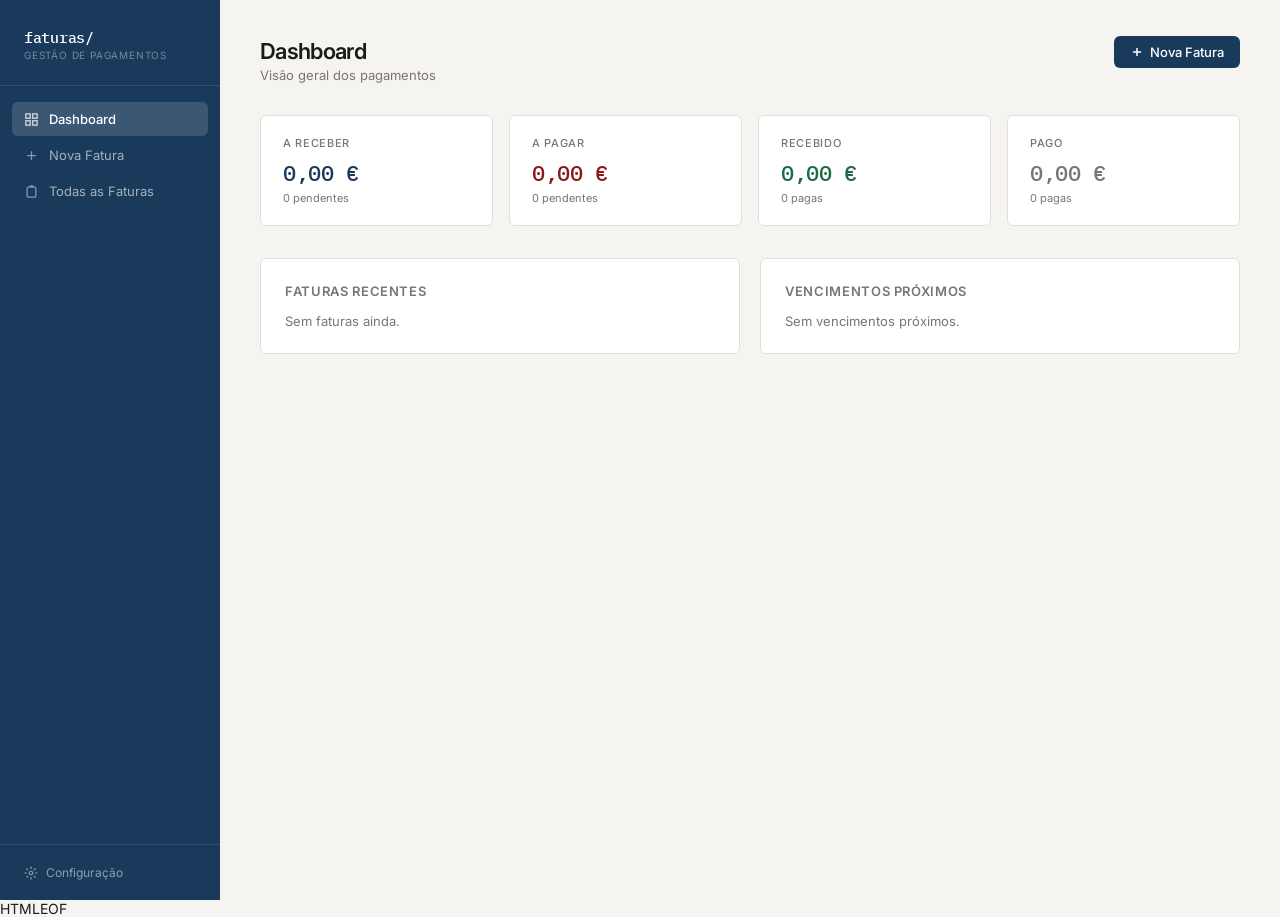
==== faturas.html @ 42adfe3b "Add files via upload" ====
<!DOCTYPE html>
<html lang="pt">
<head>
<meta charset="UTF-8">
<meta name="viewport" content="width=device-width, initial-scale=1.0">
<title>Faturas</title>
<style>
  @import url('https://fonts.googleapis.com/css2?family=IBM+Plex+Mono:wght@400;500&family=Inter:wght@300;400;500;600&display=swap');

  *, *::before, *::after { box-sizing: border-box; margin: 0; padding: 0; }

  :root {
    --bg: #F5F4F0;
    --surface: #FFFFFF;
    --border: #E2DFD8;
    --text: #1A1A1A;
    --text-muted: #7A7570;
    --accent: #1A3A5C;
    --accent-light: #E8EEF5;
    --green: #1B6B45;
    --green-bg: #E8F5EE;
    --red: #8B1A1A;
    --red-bg: #F5E8E8;
    --amber: #7A4F00;
    --amber-bg: #FDF3DC;
    --mono: 'IBM Plex Mono', monospace;
    --sans: 'Inter', sans-serif;
    --radius: 6px;
  }

  body {
    font-family: var(--sans);
    background: var(--bg);
    color: var(--text);
    min-height: 100vh;
    font-size: 14px;
  }

  /* Layout */
  .app { display: flex; min-height: 100vh; }

  nav {
    width: 220px;
    background: var(--accent);
    padding: 0;
    display: flex;
    flex-direction: column;
    flex-shrink: 0;
    position: fixed;
    top: 0; left: 0; bottom: 0;
  }

  .nav-logo {
    padding: 28px 24px 24px;
    border-bottom: 1px solid rgba(255,255,255,0.1);
  }
  .nav-logo span {
    font-family: var(--mono);
    font-size: 15px;
    font-weight: 500;
    color: #fff;
    letter-spacing: -0.02em;
  }
  .nav-logo small {
    display: block;
    font-size: 10px;
    color: rgba(255,255,255,0.4);
    margin-top: 2px;
    letter-spacing: 0.08em;
    text-transform: uppercase;
  }

  .nav-items { padding: 16px 12px; flex: 1; }

  .nav-item {
    display: flex;
    align-items: center;
    gap: 10px;
    padding: 9px 12px;
    border-radius: var(--radius);
    color: rgba(255,255,255,0.6);
    cursor: pointer;
    font-size: 13px;
    font-weight: 400;
    transition: all 0.15s;
    margin-bottom: 2px;
  }
  .nav-item:hover { background: rgba(255,255,255,0.08); color: #fff; }
  .nav-item.active { background: rgba(255,255,255,0.15); color: #fff; font-weight: 500; }
  .nav-item svg { width: 15px; height: 15px; opacity: 0.8; }

  .nav-bottom {
    padding: 12px;
    border-top: 1px solid rgba(255,255,255,0.1);
  }
  .nav-settings {
    display: flex;
    align-items: center;
    gap: 8px;
    padding: 8px 12px;
    border-radius: var(--radius);
    color: rgba(255,255,255,0.5);
    cursor: pointer;
    font-size: 12px;
    transition: all 0.15s;
  }
  .nav-settings:hover { color: rgba(255,255,255,0.9); background: rgba(255,255,255,0.08); }

  main {
    margin-left: 220px;
    flex: 1;
    padding: 36px 40px;
    max-width: 1100px;
  }

  /* Pages */
  .page { display: none; }
  .page.active { display: block; }

  /* Page header */
  .page-header {
    display: flex;
    align-items: baseline;
    justify-content: space-between;
    margin-bottom: 32px;
  }
  .page-title { font-size: 22px; font-weight: 600; letter-spacing: -0.03em; }
  .page-sub { font-size: 13px; color: var(--text-muted); margin-top: 3px; }

  /* Buttons */
  .btn {
    display: inline-flex;
    align-items: center;
    gap: 6px;
    padding: 8px 16px;
    border-radius: var(--radius);
    font-size: 13px;
    font-weight: 500;
    cursor: pointer;
    border: none;
    transition: all 0.15s;
    font-family: var(--sans);
  }
  .btn-primary { background: var(--accent); color: #fff; }
  .btn-primary:hover { background: #142d4a; }
  .btn-ghost { background: transparent; color: var(--text-muted); border: 1px solid var(--border); }
  .btn-ghost:hover { border-color: #bbb; color: var(--text); }
  .btn-sm { padding: 5px 11px; font-size: 12px; }
  .btn-danger { background: var(--red-bg); color: var(--red); border: 1px solid #e8c0c0; }
  .btn-danger:hover { background: #eecece; }

  /* Cards */
  .card {
    background: var(--surface);
    border: 1px solid var(--border);
    border-radius: var(--radius);
    padding: 24px;
  }

  /* Metrics row */
  .metrics { display: grid; grid-template-columns: repeat(4, 1fr); gap: 16px; margin-bottom: 32px; }

  .metric {
    background: var(--surface);
    border: 1px solid var(--border);
    border-radius: var(--radius);
    padding: 20px 22px;
  }
  .metric-label {
    font-size: 11px;
    font-weight: 500;
    color: var(--text-muted);
    text-transform: uppercase;
    letter-spacing: 0.06em;
    margin-bottom: 8px;
  }
  .metric-value {
    font-family: var(--mono);
    font-size: 22px;
    font-weight: 500;
    letter-spacing: -0.02em;
  }
  .metric-count { font-size: 11px; color: var(--text-muted); margin-top: 4px; }
  .color-blue { color: var(--accent); }
  .color-red { color: var(--red); }
  .color-green { color: var(--green); }
  .color-muted { color: var(--text-muted); }

  /* Table */
  .table-wrap { overflow-x: auto; }
  table { width: 100%; border-collapse: collapse; }
  thead th {
    text-align: left;
    font-size: 11px;
    font-weight: 500;
    color: var(--text-muted);
    text-transform: uppercase;
    letter-spacing: 0.05em;
    padding: 10px 14px;
    border-bottom: 1px solid var(--border);
    white-space: nowrap;
  }
  tbody tr { border-bottom: 1px solid var(--border); transition: background 0.1s; }
  tbody tr:last-child { border-bottom: none; }
  tbody tr:hover { background: #FAFAF8; }
  td {
    padding: 11px 14px;
    font-size: 13px;
    color: var(--text);
    white-space: nowrap;
  }
  td.mono { font-family: var(--mono); font-size: 12px; }

  /* Status badges */
  .badge {
    display: inline-block;
    padding: 2px 9px;
    border-radius: 20px;
    font-size: 11px;
    font-weight: 500;
  }
  .badge-pago { background: var(--green-bg); color: var(--green); }
  .badge-pendente { background: var(--amber-bg); color: var(--amber); }
  .badge-vencido { background: var(--red-bg); color: var(--red); }
  .badge-emitida { background: var(--accent-light); color: var(--accent); }
  .badge-recebida { background: #F0EEF8; color: #4A3580; }

  /* Filters */
  .filters {
    display: flex;
    gap: 10px;
    margin-bottom: 16px;
    flex-wrap: wrap;
    align-items: center;
  }
  .filter-select, .filter-input {
    padding: 7px 11px;
    border: 1px solid var(--border);
    border-radius: var(--radius);
    font-size: 13px;
    font-family: var(--sans);
    background: var(--surface);
    color: var(--text);
    outline: none;
    transition: border 0.15s;
  }
  .filter-select:focus, .filter-input:focus { border-color: var(--accent); }
  .filter-input { width: 200px; }

  /* Forms */
  .form-grid { display: grid; grid-template-columns: 1fr 1fr; gap: 16px; }
  .form-group { display: flex; flex-direction: column; gap: 5px; }
  .form-group.full { grid-column: 1 / -1; }
  label { font-size: 12px; font-weight: 500; color: var(--text-muted); }
  input, select, textarea {
    padding: 8px 11px;
    border: 1px solid var(--border);
    border-radius: var(--radius);
    font-size: 13px;
    font-family: var(--sans);
    color: var(--text);
    outline: none;
    transition: border 0.15s;
    background: var(--surface);
  }
  input:focus, select:focus, textarea:focus { border-color: var(--accent); }
  textarea { resize: vertical; min-height: 70px; }

  /* Upload zone */
  .upload-zone {
    border: 2px dashed var(--border);
    border-radius: var(--radius);
    padding: 40px;
    text-align: center;
    cursor: pointer;
    transition: all 0.2s;
    background: var(--surface);
    margin-bottom: 24px;
  }
  .upload-zone:hover, .upload-zone.drag { border-color: var(--accent); background: var(--accent-light); }
  .upload-icon { font-size: 32px; margin-bottom: 10px; }
  .upload-text { font-size: 14px; font-weight: 500; color: var(--text); }
  .upload-sub { font-size: 12px; color: var(--text-muted); margin-top: 4px; }
  #file-input { display: none; }

  /* Extraction result */
  .extracted-box {
    background: var(--accent-light);
    border: 1px solid #C5D5E8;
    border-radius: var(--radius);
    padding: 16px 20px;
    margin-bottom: 24px;
    display: none;
  }
  .extracted-box.show { display: block; }
  .extracted-header {
    font-size: 12px;
    font-weight: 500;
    color: var(--accent);
    margin-bottom: 12px;
    display: flex;
    align-items: center;
    gap: 6px;
  }

  /* Loading */
  .loading {
    display: none;
    align-items: center;
    gap: 10px;
    padding: 16px 0;
    color: var(--text-muted);
    font-size: 13px;
  }
  .loading.show { display: flex; }
  .spinner {
    width: 18px; height: 18px;
    border: 2px solid var(--border);
    border-top-color: var(--accent);
    border-radius: 50%;
    animation: spin 0.7s linear infinite;
  }
  @keyframes spin { to { transform: rotate(360deg); } }

  /* Toast */
  .toast {
    position: fixed;
    bottom: 24px; right: 24px;
    background: var(--text);
    color: #fff;
    padding: 11px 18px;
    border-radius: var(--radius);
    font-size: 13px;
    font-weight: 500;
    transform: translateY(80px);
    opacity: 0;
    transition: all 0.25s;
    z-index: 1000;
  }
  .toast.show { transform: translateY(0); opacity: 1; }
  .toast.success { background: var(--green); }
  .toast.error { background: var(--red); }

  /* Modal */
  .modal-overlay {
    display: none;
    position: fixed;
    inset: 0;
    background: rgba(0,0,0,0.4);
    z-index: 500;
    align-items: center;
    justify-content: center;
  }
  .modal-overlay.show { display: flex; }
  .modal {
    background: var(--surface);
    border-radius: 8px;
    padding: 28px;
    width: 420px;
    max-width: 95vw;
  }
  .modal-title { font-size: 16px; font-weight: 600; margin-bottom: 20px; }
  .modal-actions { display: flex; gap: 10px; justify-content: flex-end; margin-top: 24px; }

  /* Settings */
  .settings-section { margin-bottom: 28px; }
  .settings-section h3 { font-size: 14px; font-weight: 600; margin-bottom: 12px; padding-bottom: 8px; border-bottom: 1px solid var(--border); }

  /* Empty state */
  .empty {
    text-align: center;
    padding: 60px 20px;
    color: var(--text-muted);
  }
  .empty-icon { font-size: 40px; margin-bottom: 12px; }
  .empty h3 { font-size: 15px; font-weight: 500; color: var(--text); margin-bottom: 6px; }
  .empty p { font-size: 13px; }

  /* Chart bar */
  .bar-row { display: flex; align-items: center; gap: 12px; margin-bottom: 10px; }
  .bar-label { font-size: 12px; color: var(--text-muted); width: 80px; text-align: right; }
  .bar-track { flex: 1; height: 8px; background: var(--border); border-radius: 4px; overflow: hidden; }
  .bar-fill { height: 100%; border-radius: 4px; transition: width 0.5s ease; }
  .bar-val { font-family: var(--mono); font-size: 11px; color: var(--text-muted); width: 90px; }

  .section-title-sm { font-size: 13px; font-weight: 600; color: var(--text-muted); text-transform: uppercase; letter-spacing: 0.05em; margin-bottom: 14px; }

  .two-col { display: grid; grid-template-columns: 1fr 1fr; gap: 20px; }

  /* action icon btn */
  .icon-btn {
    background: none;
    border: none;
    cursor: pointer;
    padding: 4px 6px;
    border-radius: 4px;
    color: var(--text-muted);
    transition: all 0.15s;
    font-size: 14px;
  }
  .icon-btn:hover { background: var(--border); color: var(--text); }
</style>
</head>
<body>

<div class="app">
  <!-- Sidebar -->
  <nav>
    <div class="nav-logo">
      <span>faturas/</span>
      <small>gestão de pagamentos</small>
    </div>
    <div class="nav-items">
      <div class="nav-item active" onclick="showPage('dashboard')">
        <svg viewBox="0 0 24 24" fill="none" stroke="currentColor" stroke-width="2"><rect x="3" y="3" width="7" height="7"/><rect x="14" y="3" width="7" height="7"/><rect x="3" y="14" width="7" height="7"/><rect x="14" y="14" width="7" height="7"/></svg>
        Dashboard
      </div>
      <div class="nav-item" onclick="showPage('nova')">
        <svg viewBox="0 0 24 24" fill="none" stroke="currentColor" stroke-width="2"><path d="M12 5v14M5 12h14"/></svg>
        Nova Fatura
      </div>
      <div class="nav-item" onclick="showPage('lista')">
        <svg viewBox="0 0 24 24" fill="none" stroke="currentColor" stroke-width="2"><path d="M9 5H7a2 2 0 00-2 2v12a2 2 0 002 2h10a2 2 0 002-2V7a2 2 0 00-2-2h-2M9 5a2 2 0 012-2h2a2 2 0 012 2M9 5h6"/></svg>
        Todas as Faturas
      </div>
    </div>
    <div class="nav-bottom">
      <div class="nav-settings" onclick="showPage('config')">
        <svg width="14" height="14" viewBox="0 0 24 24" fill="none" stroke="currentColor" stroke-width="2"><circle cx="12" cy="12" r="3"/><path d="M12 1v4M12 19v4M4.22 4.22l2.83 2.83M16.95 16.95l2.83 2.83M1 12h4M19 12h4M4.22 19.78l2.83-2.83M16.95 7.05l2.83-2.83"/></svg>
        Configuração
      </div>
    </div>
  </nav>

  <!-- Main content -->
  <main>

    <!-- DASHBOARD -->
    <div id="page-dashboard" class="page active">
      <div class="page-header">
        <div>
          <div class="page-title">Dashboard</div>
          <div class="page-sub">Visão geral dos pagamentos</div>
        </div>
        <button class="btn btn-primary" onclick="showPage('nova')">
          <svg width="14" height="14" viewBox="0 0 24 24" fill="none" stroke="currentColor" stroke-width="2.5"><path d="M12 5v14M5 12h14"/></svg>
          Nova Fatura
        </button>
      </div>

      <div class="metrics" id="metrics-row">
        <div class="metric"><div class="metric-label">A Receber</div><div class="metric-value color-blue" id="m-receber">0,00 €</div><div class="metric-count" id="m-receber-n">0 pendentes</div></div>
        <div class="metric"><div class="metric-label">A Pagar</div><div class="metric-value color-red" id="m-pagar">0,00 €</div><div class="metric-count" id="m-pagar-n">0 pendentes</div></div>
        <div class="metric"><div class="metric-label">Recebido</div><div class="metric-value color-green" id="m-recebido">0,00 €</div><div class="metric-count" id="m-recebido-n">0 pagas</div></div>
        <div class="metric"><div class="metric-label">Pago</div><div class="metric-value color-muted" id="m-pago">0,00 €</div><div class="metric-count" id="m-pago-n">0 pagas</div></div>
      </div>

      <div class="two-col">
        <div class="card">
          <div class="section-title-sm">Faturas Recentes</div>
          <div id="dash-recent"></div>
        </div>
        <div class="card">
          <div class="section-title-sm">Vencimentos Próximos</div>
          <div id="dash-vencimentos"></div>
        </div>
      </div>
    </div>

    <!-- NOVA FATURA -->
    <div id="page-nova" class="page">
      <div class="page-header">
        <div>
          <div class="page-title">Nova Fatura</div>
          <div class="page-sub">Upload do PDF para extração automática</div>
        </div>
      </div>

      <div class="card" style="margin-bottom:20px">
        <div style="margin-bottom:16px">
          <label style="font-size:13px;font-weight:500;color:var(--text);margin-bottom:8px;display:block">Tipo de fatura</label>
          <div style="display:flex;gap:12px">
            <label style="display:flex;align-items:center;gap:6px;cursor:pointer;font-size:13px;color:var(--text)">
              <input type="radio" name="tipo" value="Emitida" checked style="width:auto;padding:0;border:none"> Emitida (enviei ao cliente)
            </label>
            <label style="display:flex;align-items:center;gap:6px;cursor:pointer;font-size:13px;color:var(--text)">
              <input type="radio" name="tipo" value="Recebida" style="width:auto;padding:0;border:none"> Recebida (do fornecedor)
            </label>
          </div>
        </div>

        <div class="upload-zone" id="upload-zone" onclick="document.getElementById('file-input').click()" ondragover="dragOver(event)" ondragleave="dragLeave(event)" ondrop="dropFile(event)">
          <div class="upload-icon">📄</div>
          <div class="upload-text">Arrasta o PDF ou clica para selecionar</div>
          <div class="upload-sub">Apenas ficheiros PDF</div>
        </div>
        <input type="file" id="file-input" accept=".pdf" onchange="handleFile(this.files[0])">

        <div class="loading" id="loading-extract">
          <div class="spinner"></div>
          A extrair dados da fatura com IA...
        </div>
      </div>

      <div class="extracted-box" id="extracted-box">
        <div class="extracted-header">
          ✓ Dados extraídos — confirma antes de guardar
        </div>
        <div class="form-grid" id="form-fields">
          <div class="form-group"><label>Número da Fatura</label><input id="f-numero" type="text"></div>
          <div class="form-group"><label>Entidade</label><input id="f-entidade" type="text"></div>
          <div class="form-group"><label>NIF</label><input id="f-nif" type="text"></div>
          <div class="form-group"><label>Estado</label>
            <select id="f-estado">
              <option>Pendente</option>
              <option>Pago</option>
              <option>Vencido</option>
            </select>
          </div>
          <div class="form-group"><label>Data de Emissão</label><input id="f-emissao" type="text" placeholder="DD/MM/AAAA"></div>
          <div class="form-group"><label>Data de Vencimento</label><input id="f-vencimento" type="text" placeholder="DD/MM/AAAA"></div>
          <div class="form-group"><label>Base Tributável (€)</label><input id="f-base" type="text"></div>
          <div class="form-group"><label>IVA (€)</label><input id="f-iva" type="text"></div>
          <div class="form-group"><label>Total (€)</label><input id="f-total" type="text"></div>
          <div class="form-group"><label>Data de Pagamento</label><input id="f-datapag" type="text" placeholder="DD/MM/AAAA (se já pago)"></div>
          <div class="form-group full"><label>Notas</label><textarea id="f-notas"></textarea></div>
        </div>
        <div style="display:flex;gap:10px;margin-top:16px">
          <button class="btn btn-primary" onclick="saveInvoice()">Guardar Fatura</button>
          <button class="btn btn-ghost" onclick="resetForm()">Cancelar</button>
        </div>
      </div>

      <!-- Manual entry fallback -->
      <div id="manual-entry" style="display:none">
        <div class="card">
          <div class="section-title-sm" style="margin-bottom:16px">Introdução Manual</div>
          <div class="form-grid">
            <div class="form-group"><label>Número da Fatura</label><input id="m-numero" type="text"></div>
            <div class="form-group"><label>Entidade</label><input id="m-entidade" type="text"></div>
            <div class="form-group"><label>NIF</label><input id="m-nif" type="text"></div>
            <div class="form-group"><label>Estado</label>
              <select id="m-estado"><option>Pendente</option><option>Pago</option><option>Vencido</option></select>
            </div>
            <div class="form-group"><label>Data de Emissão</label><input id="m-emissao" type="text" placeholder="DD/MM/AAAA"></div>
            <div class="form-group"><label>Data de Vencimento</label><input id="m-vencimento" type="text" placeholder="DD/MM/AAAA"></div>
            <div class="form-group"><label>Base Tributável (€)</label><input id="m-base" type="text"></div>
            <div class="form-group"><label>IVA (€)</label><input id="m-iva" type="text"></div>
            <div class="form-group"><label>Total (€)</label><input id="m-total" type="text"></div>
            <div class="form-group"><label>Data de Pagamento</label><input id="m-datapag" type="text" placeholder="DD/MM/AAAA"></div>
            <div class="form-group full"><label>Notas</label><textarea id="m-notas"></textarea></div>
          </div>
          <div style="margin-top:16px">
            <button class="btn btn-primary" onclick="saveManual()">Guardar</button>
          </div>
        </div>
      </div>

      <button class="btn btn-ghost btn-sm" style="margin-top:12px" onclick="toggleManual()">✏️ Introduzir manualmente</button>
    </div>

    <!-- LISTA -->
    <div id="page-lista" class="page">
      <div class="page-header">
        <div>
          <div class="page-title">Todas as Faturas</div>
          <div class="page-sub" id="lista-count">0 faturas</div>
        </div>
      </div>

      <div class="filters">
        <select class="filter-select" id="filter-tipo" onchange="renderList()">
          <option value="">Todos os tipos</option>
          <option value="Emitida">Emitidas</option>
          <option value="Recebida">Recebidas</option>
        </select>
        <select class="filter-select" id="filter-estado" onchange="renderList()">
          <option value="">Todos os estados</option>
          <option value="Pendente">Pendente</option>
          <option value="Pago">Pago</option>
          <option value="Vencido">Vencido</option>
        </select>
        <input class="filter-input" id="filter-search" type="text" placeholder="Pesquisar entidade..." oninput="renderList()">
      </div>

      <div class="card" style="padding:0;overflow:hidden">
        <div class="table-wrap">
          <table>
            <thead>
              <tr>
                <th>Tipo</th>
                <th>Nº Fatura</th>
                <th>Entidade</th>
                <th>NIF</th>
                <th>Emissão</th>
                <th>Vencimento</th>
                <th>Total</th>
                <th>Estado</th>
                <th></th>
              </tr>
            </thead>
            <tbody id="table-body"></tbody>
          </table>
        </div>
        <div id="list-empty" class="empty" style="display:none">
          <div class="empty-icon">🗂️</div>
          <h3>Sem faturas</h3>
          <p>Adiciona a primeira fatura para começar.</p>
        </div>
      </div>
    </div>

    <!-- CONFIG -->
    <div id="page-config" class="page">
      <div class="page-header">
        <div>
          <div class="page-title">Configuração</div>
          <div class="page-sub">Chaves de API e preferências</div>
        </div>
      </div>

      <div class="card">
        <div class="settings-section">
          <h3>Anthropic API Key</h3>
          <p style="font-size:13px;color:var(--text-muted);margin-bottom:12px">Necessária para extração automática de dados dos PDFs. Obtém em <a href="https://console.anthropic.com" target="_blank" style="color:var(--accent)">console.anthropic.com</a></p>
          <div style="display:flex;gap:10px">
            <input type="password" id="cfg-apikey" placeholder="sk-ant-..." style="flex:1;max-width:420px">
            <button class="btn btn-primary" onclick="saveConfig()">Guardar</button>
          </div>
          <div id="cfg-status" style="font-size:12px;margin-top:8px;color:var(--text-muted)"></div>
        </div>

        <div class="settings-section">
          <h3>Dados</h3>
          <p style="font-size:13px;color:var(--text-muted);margin-bottom:12px">As faturas são guardadas localmente no teu browser (localStorage).</p>
          <div style="display:flex;gap:10px">
            <button class="btn btn-ghost btn-sm" onclick="exportData()">⬇ Exportar CSV</button>
            <button class="btn btn-danger btn-sm" onclick="clearData()">🗑 Apagar tudo</button>
          </div>
        </div>
      </div>
    </div>

  </main>
</div>

<!-- Modal: marcar como pago -->
<div class="modal-overlay" id="modal-pagar">
  <div class="modal">
    <div class="modal-title">Marcar como Pago</div>
    <div class="form-group">
      <label>Data de Pagamento</label>
      <input type="text" id="modal-datapag" placeholder="DD/MM/AAAA">
    </div>
    <div class="modal-actions">
      <button class="btn btn-ghost" onclick="closeModal()">Cancelar</button>
      <button class="btn btn-primary" onclick="confirmPagar()">Confirmar</button>
    </div>
  </div>
</div>

<div class="toast" id="toast"></div>

<script>
// ─── State ───────────────────────────────────────────────────────────────────
let invoices = JSON.parse(localStorage.getItem('faturas_data') || '[]');
let config = JSON.parse(localStorage.getItem('faturas_config') || '{}');
let currentModalId = null;

// ─── Navigation ──────────────────────────────────────────────────────────────
function showPage(name) {
  document.querySelectorAll('.page').forEach(p => p.classList.remove('active'));
  document.querySelectorAll('.nav-item').forEach(n => n.classList.remove('active'));
  document.getElementById('page-' + name).classList.add('active');
  const items = document.querySelectorAll('.nav-item');
  const map = { dashboard: 0, nova: 1, lista: 2, config: 3 };
  if (map[name] !== undefined) items[map[name]]?.classList.add('active');

  if (name === 'dashboard') renderDashboard();
  if (name === 'lista') renderList();
  if (name === 'config') loadConfig();
}

// ─── Storage ─────────────────────────────────────────────────────────────────
function save() { localStorage.setItem('faturas_data', JSON.stringify(invoices)); }

// ─── Toast ───────────────────────────────────────────────────────────────────
function toast(msg, type='success') {
  const el = document.getElementById('toast');
  el.textContent = msg;
  el.className = 'toast show ' + type;
  setTimeout(() => el.classList.remove('show'), 3000);
}

// ─── Formatting ──────────────────────────────────────────────────────────────
function fmt(val) {
  const n = parseFloat(String(val).replace(',', '.')) || 0;
  return n.toLocaleString('pt-PT', { minimumFractionDigits: 2, maximumFractionDigits: 2 }) + ' €';
}
function toNum(val) { return parseFloat(String(val).replace(',', '.')) || 0; }

// ─── Dashboard ───────────────────────────────────────────────────────────────
function renderDashboard() {
  const emitidas = invoices.filter(i => i.tipo === 'Emitida');
  const recebidas = invoices.filter(i => i.tipo === 'Recebida');

  const aReceber = emitidas.filter(i => i.estado === 'Pendente').reduce((s, i) => s + toNum(i.total), 0);
  const aPagar = recebidas.filter(i => i.estado === 'Pendente').reduce((s, i) => s + toNum(i.total), 0);
  const recebido = emitidas.filter(i => i.estado === 'Pago').reduce((s, i) => s + toNum(i.total), 0);
  const pago = recebidas.filter(i => i.estado === 'Pago').reduce((s, i) => s + toNum(i.total), 0);

  document.getElementById('m-receber').textContent = fmt(aReceber);
  document.getElementById('m-pagar').textContent = fmt(aPagar);
  document.getElementById('m-recebido').textContent = fmt(recebido);
  document.getElementById('m-pago').textContent = fmt(pago);

  document.getElementById('m-receber-n').textContent = emitidas.filter(i => i.estado === 'Pendente').length + ' pendentes';
  document.getElementById('m-pagar-n').textContent = recebidas.filter(i => i.estado === 'Pendente').length + ' pendentes';
  document.getElementById('m-recebido-n').textContent = emitidas.filter(i => i.estado === 'Pago').length + ' pagas';
  document.getElementById('m-pago-n').textContent = recebidas.filter(i => i.estado === 'Pago').length + ' pagas';

  // Recent
  const recent = [...invoices].reverse().slice(0, 5);
  const recentEl = document.getElementById('dash-recent');
  if (recent.length === 0) {
    recentEl.innerHTML = '<p style="color:var(--text-muted);font-size:13px">Sem faturas ainda.</p>';
  } else {
    recentEl.innerHTML = recent.map(i => `
      <div style="display:flex;justify-content:space-between;align-items:center;padding:8px 0;border-bottom:1px solid var(--border)">
        <div>
          <div style="font-size:13px;font-weight:500">${i.entidade || '—'}</div>
          <div style="font-size:11px;color:var(--text-muted)">${i.numero || ''} · ${i.tipo}</div>
        </div>
        <div style="text-align:right">
          <div style="font-family:var(--mono);font-size:12px">${fmt(i.total)}</div>
          <span class="badge badge-${i.estado.toLowerCase()}">${i.estado}</span>
        </div>
      </div>
    `).join('');
  }

  // Upcoming due
  const today = new Date();
  const upcoming = invoices
    .filter(i => i.estado === 'Pendente' && i.vencimento)
    .map(i => ({ ...i, _date: parseDate(i.vencimento) }))
    .filter(i => i._date && i._date >= today)
    .sort((a, b) => a._date - b._date)
    .slice(0, 5);

  const vencEl = document.getElementById('dash-vencimentos');
  if (upcoming.length === 0) {
    vencEl.innerHTML = '<p style="color:var(--text-muted);font-size:13px">Sem vencimentos próximos.</p>';
  } else {
    vencEl.innerHTML = upcoming.map(i => {
      const diff = Math.ceil((i._date - today) / 86400000);
      const urgency = diff <= 7 ? 'color:var(--red)' : diff <= 14 ? 'color:var(--amber)' : 'color:var(--text-muted)';
      return `
        <div style="display:flex;justify-content:space-between;align-items:center;padding:8px 0;border-bottom:1px solid var(--border)">
          <div>
            <div style="font-size:13px;font-weight:500">${i.entidade || '—'}</div>
            <div style="font-size:11px;color:var(--text-muted)">${i.vencimento}</div>
          </div>
          <div style="text-align:right">
            <div style="font-family:var(--mono);font-size:12px">${fmt(i.total)}</div>
            <div style="font-size:11px;${urgency}">em ${diff} dia${diff !== 1 ? 's' : ''}</div>
          </div>
        </div>
      `;
    }).join('');
  }
}

function parseDate(str) {
  if (!str) return null;
  const [d, m, y] = str.split('/');
  if (!d || !m || !y) return null;
  return new Date(+y, +m - 1, +d);
}

// ─── List ─────────────────────────────────────────────────────────────────────
function renderList() {
  const tipo = document.getElementById('filter-tipo')?.value || '';
  const estado = document.getElementById('filter-estado')?.value || '';
  const search = (document.getElementById('filter-search')?.value || '').toLowerCase();

  let filtered = invoices.filter(i => {
    if (tipo && i.tipo !== tipo) return false;
    if (estado && i.estado !== estado) return false;
    if (search && !i.entidade?.toLowerCase().includes(search) && !i.numero?.toLowerCase().includes(search)) return false;
    return true;
  });

  document.getElementById('lista-count').textContent = filtered.length + ' fatura' + (filtered.length !== 1 ? 's' : '');

  const tbody = document.getElementById('table-body');
  const empty = document.getElementById('list-empty');

  if (filtered.length === 0) {
    tbody.innerHTML = '';
    empty.style.display = 'block';
    return;
  }
  empty.style.display = 'none';

  tbody.innerHTML = filtered.map((inv, idx) => {
    const realIdx = invoices.indexOf(inv);
    return `
    <tr>
      <td><span class="badge badge-${inv.tipo.toLowerCase()}">${inv.tipo}</span></td>
      <td class="mono">${inv.numero || '—'}</td>
      <td><strong style="font-weight:500">${inv.entidade || '—'}</strong></td>
      <td class="mono" style="color:var(--text-muted)">${inv.nif || '—'}</td>
      <td style="color:var(--text-muted)">${inv.emissao || '—'}</td>
      <td style="color:var(--text-muted)">${inv.vencimento || '—'}</td>
      <td class="mono"><strong>${fmt(inv.total)}</strong></td>
      <td><span class="badge badge-${inv.estado.toLowerCase()}">${inv.estado}</span></td>
      <td>
        <div style="display:flex;gap:4px">
          ${inv.estado !== 'Pago' ? `<button class="icon-btn" title="Marcar como pago" onclick="openModal(${realIdx})">✓</button>` : ''}
          <button class="icon-btn" title="Apagar" onclick="deleteInvoice(${realIdx})">✕</button>
        </div>
      </td>
    </tr>`;
  }).join('');
}

// ─── Upload & Extract ─────────────────────────────────────────────────────────
function dragOver(e) { e.preventDefault(); document.getElementById('upload-zone').classList.add('drag'); }
function dragLeave() { document.getElementById('upload-zone').classList.remove('drag'); }
function dropFile(e) {
  e.preventDefault();
  dragLeave();
  const f = e.dataTransfer.files[0];
  if (f?.type === 'application/pdf') handleFile(f);
  else toast('Apenas ficheiros PDF', 'error');
}

async function handleFile(file) {
  if (!file) return;
  const apiKey = config.apiKey;
  if (!apiKey) {
    toast('Configura a API Key primeiro em Configuração', 'error');
    return;
  }

  document.getElementById('loading-extract').classList.add('show');
  document.getElementById('extracted-box').classList.remove('show');

  try {
    const b64 = await fileToBase64(file);
    const data = await extractWithClaude(b64, apiKey);
    fillForm(data);
    document.getElementById('extracted-box').classList.add('show');
    document.getElementById('loading-extract').classList.remove('show');
  } catch (err) {
    document.getElementById('loading-extract').classList.remove('show');
    toast('Erro na extração: ' + err.message, 'error');
    console.error(err);
  }
}

function fileToBase64(file) {
  return new Promise((res, rej) => {
    const r = new FileReader();
    r.onload = () => res(r.result.split(',')[1]);
    r.onerror = () => rej(new Error('Leitura falhou'));
    r.readAsDataURL(file);
  });
}

async function extractWithClaude(b64, apiKey) {
  const prompt = `Analisa esta fatura e extrai os campos em JSON.
Responde APENAS com JSON válido, sem markdown, sem texto extra.

{
  "numero": "número da fatura",
  "entidade": "nome do cliente ou fornecedor",
  "nif": "NIF/NIPC só dígitos",
  "emissao": "DD/MM/AAAA",
  "vencimento": "DD/MM/AAAA ou vazio",
  "base": "valor numérico sem símbolo de moeda",
  "iva": "valor numérico do IVA",
  "total": "valor total numérico"
}

Campos sem informação ficam com string vazia.`;

  const resp = await fetch('https://api.anthropic.com/v1/messages', {
    method: 'POST',
    headers: {
      'Content-Type': 'application/json',
      'x-api-key': apiKey,
      'anthropic-version': '2023-06-01',
      'anthropic-dangerous-direct-browser-access': 'true'
    },
    body: JSON.stringify({
      model: 'claude-sonnet-4-6',
      max_tokens: 1000,
      messages: [{
        role: 'user',
        content: [
          { type: 'document', source: { type: 'base64', media_type: 'application/pdf', data: b64 } },
          { type: 'text', text: prompt }
        ]
      }]
    })
  });

  if (!resp.ok) {
    const err = await resp.json();
    throw new Error(err.error?.message || 'Erro na API');
  }

  const result = await resp.json();
  const text = result.content[0].text.trim().replace(/```json|```/g, '').trim();
  return JSON.parse(text);
}

function fillForm(data) {
  document.getElementById('f-numero').value = data.numero || '';
  document.getElementById('f-entidade').value = data.entidade || '';
  document.getElementById('f-nif').value = data.nif || '';
  document.getElementById('f-emissao').value = data.emissao || '';
  document.getElementById('f-vencimento').value = data.vencimento || '';
  document.getElementById('f-base').value = data.base || '';
  document.getElementById('f-iva').value = data.iva || '';
  document.getElementById('f-total').value = data.total || '';
}

function saveInvoice() {
  const tipo = document.querySelector('input[name="tipo"]:checked').value;
  const inv = {
    id: Date.now(),
    tipo,
    numero: document.getElementById('f-numero').value,
    entidade: document.getElementById('f-entidade').value,
    nif: document.getElementById('f-nif').value,
    emissao: document.getElementById('f-emissao').value,
    vencimento: document.getElementById('f-vencimento').value,
    base: document.getElementById('f-base').value,
    iva: document.getElementById('f-iva').value,
    total: document.getElementById('f-total').value,
    estado: document.getElementById('f-estado').value,
    dataPagamento: document.getElementById('f-datapag').value,
    notas: document.getElementById('f-notas').value,
  };
  invoices.push(inv);
  save();
  toast('Fatura guardada com sucesso!');
  resetForm();
  showPage('lista');
}

function saveManual() {
  const tipo = document.querySelector('input[name="tipo"]:checked').value;
  const inv = {
    id: Date.now(),
    tipo,
    numero: document.getElementById('m-numero').value,
    entidade: document.getElementById('m-entidade').value,
    nif: document.getElementById('m-nif').value,
    emissao: document.getElementById('m-emissao').value,
    vencimento: document.getElementById('m-vencimento').value,
    base: document.getElementById('m-base').value,
    iva: document.getElementById('m-iva').value,
    total: document.getElementById('m-total').value,
    estado: document.getElementById('m-estado').value,
    dataPagamento: document.getElementById('m-datapag').value,
    notas: document.getElementById('m-notas').value,
  };
  invoices.push(inv);
  save();
  toast('Fatura guardada!');
  showPage('lista');
}

function resetForm() {
  document.getElementById('extracted-box').classList.remove('show');
  document.getElementById('file-input').value = '';
}

function toggleManual() {
  const el = document.getElementById('manual-entry');
  el.style.display = el.style.display === 'none' ? 'block' : 'none';
}

// ─── Modal (marcar como pago) ─────────────────────────────────────────────────
function openModal(idx) {
  currentModalId = idx;
  const today = new Date();
  const dd = String(today.getDate()).padStart(2, '0');
  const mm = String(today.getMonth() + 1).padStart(2, '0');
  const yyyy = today.getFullYear();
  document.getElementById('modal-datapag').value = `${dd}/${mm}/${yyyy}`;
  document.getElementById('modal-pagar').classList.add('show');
}

function closeModal() {
  document.getElementById('modal-pagar').classList.remove('show');
  currentModalId = null;
}

function confirmPagar() {
  if (currentModalId === null) return;
  invoices[currentModalId].estado = 'Pago';
  invoices[currentModalId].dataPagamento = document.getElementById('modal-datapag').value;
  save();
  closeModal();
  renderList();
  toast('Marcado como pago!');
}

function deleteInvoice(idx) {
  if (!confirm('Apagar esta fatura?')) return;
  invoices.splice(idx, 1);
  save();
  renderList();
  toast('Fatura apagada');
}

// ─── Config ───────────────────────────────────────────────────────────────────
function loadConfig() {
  if (config.apiKey) {
    document.getElementById('cfg-apikey').value = config.apiKey;
    document.getElementById('cfg-status').textContent = '✓ API Key configurada';
  }
}

function saveConfig() {
  config.apiKey = document.getElementById('cfg-apikey').value.trim();
  localStorage.setItem('faturas_config', JSON.stringify(config));
  document.getElementById('cfg-status').textContent = '✓ Guardado';
  toast('Configuração guardada!');
}

// ─── Export ───────────────────────────────────────────────────────────────────
function exportData() {
  const headers = ['Tipo','Número','Entidade','NIF','Emissão','Vencimento','Base','IVA','Total','Estado','Data Pagamento','Notas'];
  const rows = invoices.map(i => [
    i.tipo, i.numero, i.entidade, i.nif, i.emissao, i.vencimento,
    i.base, i.iva, i.total, i.estado, i.dataPagamento, i.notas
  ].map(v => `"${(v||'').replace(/"/g,'""')}"`).join(','));

  const csv = [headers.join(','), ...rows].join('\n');
  const blob = new Blob(['\ufeff' + csv], { type: 'text/csv;charset=utf-8' });
  const url = URL.createObjectURL(blob);
  const a = document.createElement('a');
  a.href = url; a.download = 'faturas.csv'; a.click();
  URL.revokeObjectURL(url);
}

function clearData() {
  if (!confirm('Apagar TODAS as faturas? Esta ação não pode ser desfeita.')) return;
  invoices = [];
  save();
  toast('Dados apagados');
  renderDashboard();
}

// ─── Init ─────────────────────────────────────────────────────────────────────
renderDashboard();
</script>
</body>
</html>
HTMLEOF
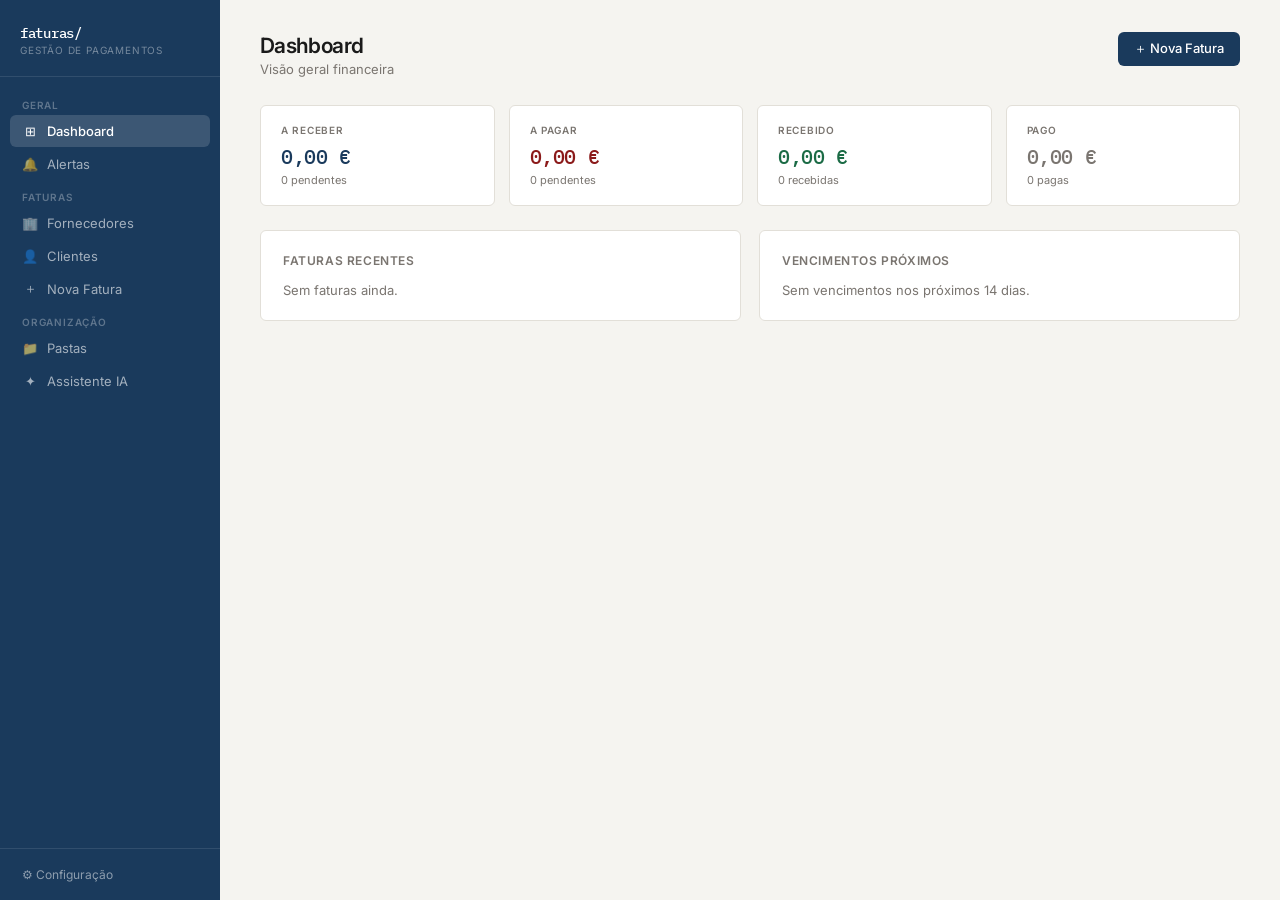
==== commit 0329f3bb: "Rename faturas (1).html to faturas.html" ====
--- a/faturas.html
+++ b/faturas.html
@@ -5,656 +5,385 @@
 <meta name="viewport" content="width=device-width, initial-scale=1.0">
 <title>Faturas</title>
 <style>
-  @import url('https://fonts.googleapis.com/css2?family=IBM+Plex+Mono:wght@400;500&family=Inter:wght@300;400;500;600&display=swap');
-
-  *, *::before, *::after { box-sizing: border-box; margin: 0; padding: 0; }
-
-  :root {
-    --bg: #F5F4F0;
-    --surface: #FFFFFF;
-    --border: #E2DFD8;
-    --text: #1A1A1A;
-    --text-muted: #7A7570;
-    --accent: #1A3A5C;
-    --accent-light: #E8EEF5;
-    --green: #1B6B45;
-    --green-bg: #E8F5EE;
-    --red: #8B1A1A;
-    --red-bg: #F5E8E8;
-    --amber: #7A4F00;
-    --amber-bg: #FDF3DC;
-    --mono: 'IBM Plex Mono', monospace;
-    --sans: 'Inter', sans-serif;
-    --radius: 6px;
-  }
-
-  body {
-    font-family: var(--sans);
-    background: var(--bg);
-    color: var(--text);
-    min-height: 100vh;
-    font-size: 14px;
-  }
-
-  /* Layout */
-  .app { display: flex; min-height: 100vh; }
-
-  nav {
-    width: 220px;
-    background: var(--accent);
-    padding: 0;
-    display: flex;
-    flex-direction: column;
-    flex-shrink: 0;
-    position: fixed;
-    top: 0; left: 0; bottom: 0;
-  }
-
-  .nav-logo {
-    padding: 28px 24px 24px;
-    border-bottom: 1px solid rgba(255,255,255,0.1);
-  }
-  .nav-logo span {
-    font-family: var(--mono);
-    font-size: 15px;
-    font-weight: 500;
-    color: #fff;
-    letter-spacing: -0.02em;
-  }
-  .nav-logo small {
-    display: block;
-    font-size: 10px;
-    color: rgba(255,255,255,0.4);
-    margin-top: 2px;
-    letter-spacing: 0.08em;
-    text-transform: uppercase;
-  }
-
-  .nav-items { padding: 16px 12px; flex: 1; }
-
-  .nav-item {
-    display: flex;
-    align-items: center;
-    gap: 10px;
-    padding: 9px 12px;
-    border-radius: var(--radius);
-    color: rgba(255,255,255,0.6);
-    cursor: pointer;
-    font-size: 13px;
-    font-weight: 400;
-    transition: all 0.15s;
-    margin-bottom: 2px;
-  }
-  .nav-item:hover { background: rgba(255,255,255,0.08); color: #fff; }
-  .nav-item.active { background: rgba(255,255,255,0.15); color: #fff; font-weight: 500; }
-  .nav-item svg { width: 15px; height: 15px; opacity: 0.8; }
-
-  .nav-bottom {
-    padding: 12px;
-    border-top: 1px solid rgba(255,255,255,0.1);
-  }
-  .nav-settings {
-    display: flex;
-    align-items: center;
-    gap: 8px;
-    padding: 8px 12px;
-    border-radius: var(--radius);
-    color: rgba(255,255,255,0.5);
-    cursor: pointer;
-    font-size: 12px;
-    transition: all 0.15s;
-  }
-  .nav-settings:hover { color: rgba(255,255,255,0.9); background: rgba(255,255,255,0.08); }
-
-  main {
-    margin-left: 220px;
-    flex: 1;
-    padding: 36px 40px;
-    max-width: 1100px;
-  }
-
-  /* Pages */
-  .page { display: none; }
-  .page.active { display: block; }
-
-  /* Page header */
-  .page-header {
-    display: flex;
-    align-items: baseline;
-    justify-content: space-between;
-    margin-bottom: 32px;
-  }
-  .page-title { font-size: 22px; font-weight: 600; letter-spacing: -0.03em; }
-  .page-sub { font-size: 13px; color: var(--text-muted); margin-top: 3px; }
-
-  /* Buttons */
-  .btn {
-    display: inline-flex;
-    align-items: center;
-    gap: 6px;
-    padding: 8px 16px;
-    border-radius: var(--radius);
-    font-size: 13px;
-    font-weight: 500;
-    cursor: pointer;
-    border: none;
-    transition: all 0.15s;
-    font-family: var(--sans);
-  }
-  .btn-primary { background: var(--accent); color: #fff; }
-  .btn-primary:hover { background: #142d4a; }
-  .btn-ghost { background: transparent; color: var(--text-muted); border: 1px solid var(--border); }
-  .btn-ghost:hover { border-color: #bbb; color: var(--text); }
-  .btn-sm { padding: 5px 11px; font-size: 12px; }
-  .btn-danger { background: var(--red-bg); color: var(--red); border: 1px solid #e8c0c0; }
-  .btn-danger:hover { background: #eecece; }
-
-  /* Cards */
-  .card {
-    background: var(--surface);
-    border: 1px solid var(--border);
-    border-radius: var(--radius);
-    padding: 24px;
-  }
-
-  /* Metrics row */
-  .metrics { display: grid; grid-template-columns: repeat(4, 1fr); gap: 16px; margin-bottom: 32px; }
-
-  .metric {
-    background: var(--surface);
-    border: 1px solid var(--border);
-    border-radius: var(--radius);
-    padding: 20px 22px;
-  }
-  .metric-label {
-    font-size: 11px;
-    font-weight: 500;
-    color: var(--text-muted);
-    text-transform: uppercase;
-    letter-spacing: 0.06em;
-    margin-bottom: 8px;
-  }
-  .metric-value {
-    font-family: var(--mono);
-    font-size: 22px;
-    font-weight: 500;
-    letter-spacing: -0.02em;
-  }
-  .metric-count { font-size: 11px; color: var(--text-muted); margin-top: 4px; }
-  .color-blue { color: var(--accent); }
-  .color-red { color: var(--red); }
-  .color-green { color: var(--green); }
-  .color-muted { color: var(--text-muted); }
-
-  /* Table */
-  .table-wrap { overflow-x: auto; }
-  table { width: 100%; border-collapse: collapse; }
-  thead th {
-    text-align: left;
-    font-size: 11px;
-    font-weight: 500;
-    color: var(--text-muted);
-    text-transform: uppercase;
-    letter-spacing: 0.05em;
-    padding: 10px 14px;
-    border-bottom: 1px solid var(--border);
-    white-space: nowrap;
-  }
-  tbody tr { border-bottom: 1px solid var(--border); transition: background 0.1s; }
-  tbody tr:last-child { border-bottom: none; }
-  tbody tr:hover { background: #FAFAF8; }
-  td {
-    padding: 11px 14px;
-    font-size: 13px;
-    color: var(--text);
-    white-space: nowrap;
-  }
-  td.mono { font-family: var(--mono); font-size: 12px; }
-
-  /* Status badges */
-  .badge {
-    display: inline-block;
-    padding: 2px 9px;
-    border-radius: 20px;
-    font-size: 11px;
-    font-weight: 500;
-  }
-  .badge-pago { background: var(--green-bg); color: var(--green); }
-  .badge-pendente { background: var(--amber-bg); color: var(--amber); }
-  .badge-vencido { background: var(--red-bg); color: var(--red); }
-  .badge-emitida { background: var(--accent-light); color: var(--accent); }
-  .badge-recebida { background: #F0EEF8; color: #4A3580; }
-
-  /* Filters */
-  .filters {
-    display: flex;
-    gap: 10px;
-    margin-bottom: 16px;
-    flex-wrap: wrap;
-    align-items: center;
-  }
-  .filter-select, .filter-input {
-    padding: 7px 11px;
-    border: 1px solid var(--border);
-    border-radius: var(--radius);
-    font-size: 13px;
-    font-family: var(--sans);
-    background: var(--surface);
-    color: var(--text);
-    outline: none;
-    transition: border 0.15s;
-  }
-  .filter-select:focus, .filter-input:focus { border-color: var(--accent); }
-  .filter-input { width: 200px; }
-
-  /* Forms */
-  .form-grid { display: grid; grid-template-columns: 1fr 1fr; gap: 16px; }
-  .form-group { display: flex; flex-direction: column; gap: 5px; }
-  .form-group.full { grid-column: 1 / -1; }
-  label { font-size: 12px; font-weight: 500; color: var(--text-muted); }
-  input, select, textarea {
-    padding: 8px 11px;
-    border: 1px solid var(--border);
-    border-radius: var(--radius);
-    font-size: 13px;
-    font-family: var(--sans);
-    color: var(--text);
-    outline: none;
-    transition: border 0.15s;
-    background: var(--surface);
-  }
-  input:focus, select:focus, textarea:focus { border-color: var(--accent); }
-  textarea { resize: vertical; min-height: 70px; }
-
-  /* Upload zone */
-  .upload-zone {
-    border: 2px dashed var(--border);
-    border-radius: var(--radius);
-    padding: 40px;
-    text-align: center;
-    cursor: pointer;
-    transition: all 0.2s;
-    background: var(--surface);
-    margin-bottom: 24px;
-  }
-  .upload-zone:hover, .upload-zone.drag { border-color: var(--accent); background: var(--accent-light); }
-  .upload-icon { font-size: 32px; margin-bottom: 10px; }
-  .upload-text { font-size: 14px; font-weight: 500; color: var(--text); }
-  .upload-sub { font-size: 12px; color: var(--text-muted); margin-top: 4px; }
-  #file-input { display: none; }
-
-  /* Extraction result */
-  .extracted-box {
-    background: var(--accent-light);
-    border: 1px solid #C5D5E8;
-    border-radius: var(--radius);
-    padding: 16px 20px;
-    margin-bottom: 24px;
-    display: none;
-  }
-  .extracted-box.show { display: block; }
-  .extracted-header {
-    font-size: 12px;
-    font-weight: 500;
-    color: var(--accent);
-    margin-bottom: 12px;
-    display: flex;
-    align-items: center;
-    gap: 6px;
-  }
-
-  /* Loading */
-  .loading {
-    display: none;
-    align-items: center;
-    gap: 10px;
-    padding: 16px 0;
-    color: var(--text-muted);
-    font-size: 13px;
-  }
-  .loading.show { display: flex; }
-  .spinner {
-    width: 18px; height: 18px;
-    border: 2px solid var(--border);
-    border-top-color: var(--accent);
-    border-radius: 50%;
-    animation: spin 0.7s linear infinite;
-  }
-  @keyframes spin { to { transform: rotate(360deg); } }
-
-  /* Toast */
-  .toast {
-    position: fixed;
-    bottom: 24px; right: 24px;
-    background: var(--text);
-    color: #fff;
-    padding: 11px 18px;
-    border-radius: var(--radius);
-    font-size: 13px;
-    font-weight: 500;
-    transform: translateY(80px);
-    opacity: 0;
-    transition: all 0.25s;
-    z-index: 1000;
-  }
-  .toast.show { transform: translateY(0); opacity: 1; }
-  .toast.success { background: var(--green); }
-  .toast.error { background: var(--red); }
-
-  /* Modal */
-  .modal-overlay {
-    display: none;
-    position: fixed;
-    inset: 0;
-    background: rgba(0,0,0,0.4);
-    z-index: 500;
-    align-items: center;
-    justify-content: center;
-  }
-  .modal-overlay.show { display: flex; }
-  .modal {
-    background: var(--surface);
-    border-radius: 8px;
-    padding: 28px;
-    width: 420px;
-    max-width: 95vw;
-  }
-  .modal-title { font-size: 16px; font-weight: 600; margin-bottom: 20px; }
-  .modal-actions { display: flex; gap: 10px; justify-content: flex-end; margin-top: 24px; }
-
-  /* Settings */
-  .settings-section { margin-bottom: 28px; }
-  .settings-section h3 { font-size: 14px; font-weight: 600; margin-bottom: 12px; padding-bottom: 8px; border-bottom: 1px solid var(--border); }
-
-  /* Empty state */
-  .empty {
-    text-align: center;
-    padding: 60px 20px;
-    color: var(--text-muted);
-  }
-  .empty-icon { font-size: 40px; margin-bottom: 12px; }
-  .empty h3 { font-size: 15px; font-weight: 500; color: var(--text); margin-bottom: 6px; }
-  .empty p { font-size: 13px; }
-
-  /* Chart bar */
-  .bar-row { display: flex; align-items: center; gap: 12px; margin-bottom: 10px; }
-  .bar-label { font-size: 12px; color: var(--text-muted); width: 80px; text-align: right; }
-  .bar-track { flex: 1; height: 8px; background: var(--border); border-radius: 4px; overflow: hidden; }
-  .bar-fill { height: 100%; border-radius: 4px; transition: width 0.5s ease; }
-  .bar-val { font-family: var(--mono); font-size: 11px; color: var(--text-muted); width: 90px; }
-
-  .section-title-sm { font-size: 13px; font-weight: 600; color: var(--text-muted); text-transform: uppercase; letter-spacing: 0.05em; margin-bottom: 14px; }
-
-  .two-col { display: grid; grid-template-columns: 1fr 1fr; gap: 20px; }
-
-  /* action icon btn */
-  .icon-btn {
-    background: none;
-    border: none;
-    cursor: pointer;
-    padding: 4px 6px;
-    border-radius: 4px;
-    color: var(--text-muted);
-    transition: all 0.15s;
-    font-size: 14px;
-  }
-  .icon-btn:hover { background: var(--border); color: var(--text); }
+@import url('https://fonts.googleapis.com/css2?family=IBM+Plex+Mono:wght@400;500&family=Inter:wght@300;400;500;600;700&display=swap');
+*,*::before,*::after{box-sizing:border-box;margin:0;padding:0}
+:root{
+  --bg:#F5F4F0;--surface:#fff;--border:#E2DFD8;--text:#1A1A1A;--muted:#7A7570;
+  --accent:#1A3A5C;--accent-light:#E8EEF5;--accent-border:#C5D5E8;
+  --green:#1B6B45;--green-bg:#E8F5EE;--green-border:rgba(27,107,69,.3);
+  --red:#8B1A1A;--red-bg:#F5E8E8;--red-border:rgba(139,26,26,.3);
+  --amber:#7A4F00;--amber-bg:#FDF3DC;--amber-border:rgba(122,79,0,.3);
+  --cyan:#0E6B8A;--cyan-bg:#E0F4FA;--cyan-border:rgba(14,107,138,.3);
+  --purple:#4A2080;--purple-bg:#EEE8F8;--purple-border:rgba(74,32,128,.3);
+  --mono:'IBM Plex Mono',monospace;--sans:'Inter',sans-serif;--r:6px;
+}
+body{font-family:var(--sans);background:var(--bg);color:var(--text);min-height:100vh;font-size:14px}
+.app{display:flex;min-height:100vh}
+nav{width:220px;background:var(--accent);display:flex;flex-direction:column;position:fixed;top:0;left:0;bottom:0}
+.nav-logo{padding:24px 20px 20px;border-bottom:1px solid rgba(255,255,255,.1)}
+.nav-logo span{font-family:var(--mono);font-size:14px;font-weight:500;color:#fff;letter-spacing:-.02em}
+.nav-logo small{display:block;font-size:10px;color:rgba(255,255,255,.4);margin-top:2px;letter-spacing:.08em;text-transform:uppercase}
+.nav-items{padding:12px 10px;flex:1;overflow-y:auto}
+.nav-group{font-size:10px;font-weight:600;color:rgba(255,255,255,.3);letter-spacing:.08em;text-transform:uppercase;padding:10px 12px 4px}
+.nav-item{display:flex;align-items:center;gap:9px;padding:8px 12px;border-radius:var(--r);color:rgba(255,255,255,.6);cursor:pointer;font-size:13px;transition:all .15s;margin-bottom:1px}
+.nav-item:hover{background:rgba(255,255,255,.08);color:#fff}
+.nav-item.active{background:rgba(255,255,255,.15);color:#fff;font-weight:500}
+.nav-item .ic{width:16px;height:16px;display:flex;align-items:center;justify-content:center;font-size:13px;flex-shrink:0}
+.nav-badge{margin-left:auto;background:rgba(255,255,255,.15);color:rgba(255,255,255,.8);border-radius:99px;padding:1px 7px;font-size:10px;font-weight:600}
+.nav-badge.red{background:rgba(239,68,68,.3);color:#fca5a5}
+.nav-bottom{padding:10px;border-top:1px solid rgba(255,255,255,.1)}
+.nav-settings{display:flex;align-items:center;gap:8px;padding:8px 12px;border-radius:var(--r);color:rgba(255,255,255,.5);cursor:pointer;font-size:12px;transition:all .15s}
+.nav-settings:hover{color:rgba(255,255,255,.9);background:rgba(255,255,255,.08)}
+main{margin-left:220px;flex:1;padding:32px 40px;max-width:calc(1200px + 220px)}
+.page{display:none}.page.active{display:block}
+.page-header{display:flex;align-items:baseline;justify-content:space-between;margin-bottom:28px}
+.page-title{font-size:21px;font-weight:600;letter-spacing:-.03em}
+.page-sub{font-size:13px;color:var(--muted);margin-top:3px}
+.btn{display:inline-flex;align-items:center;gap:6px;padding:8px 16px;border-radius:var(--r);font-size:13px;font-weight:500;cursor:pointer;border:none;transition:all .15s;font-family:var(--sans);text-decoration:none}
+.btn-primary{background:var(--accent);color:#fff}.btn-primary:hover{background:#142d4a}
+.btn-ghost{background:transparent;color:var(--muted);border:1px solid var(--border)}.btn-ghost:hover{border-color:#bbb;color:var(--text)}
+.btn-danger{background:var(--red-bg);color:var(--red);border:1px solid var(--red-border)}.btn-danger:hover{opacity:.85}
+.btn-sm{padding:5px 11px;font-size:12px}
+.card{background:var(--surface);border:1px solid var(--border);border-radius:var(--r);padding:22px}
+.metrics{display:grid;grid-template-columns:repeat(4,1fr);gap:14px;margin-bottom:24px}
+.metric{background:var(--surface);border:1px solid var(--border);border-radius:var(--r);padding:18px 20px}
+.metric-label{font-size:10px;font-weight:600;color:var(--muted);text-transform:uppercase;letter-spacing:.07em;margin-bottom:7px}
+.metric-value{font-family:var(--mono);font-size:20px;font-weight:500;letter-spacing:-.02em}
+.metric-count{font-size:11px;color:var(--muted);margin-top:3px}
+.c-blue{color:var(--accent)}.c-red{color:var(--red)}.c-green{color:var(--green)}.c-muted{color:var(--muted)}.c-amber{color:var(--amber)}.c-cyan{color:var(--cyan)}.c-purple{color:var(--purple)}
+.badge{display:inline-block;padding:2px 8px;border-radius:20px;font-size:11px;font-weight:500}
+.badge-pago,.badge-recebida,.badge-recebido{background:var(--green-bg);color:var(--green);border:1px solid var(--green-border)}
+.badge-pendente{background:var(--amber-bg);color:var(--amber);border:1px solid var(--amber-border)}
+.badge-vencido{background:var(--red-bg);color:var(--red);border:1px solid var(--red-border)}
+.badge-aprovada{background:var(--purple-bg);color:var(--purple);border:1px solid var(--purple-border)}
+.badge-aguarda{background:var(--cyan-bg);color:var(--cyan);border:1px solid var(--cyan-border)}
+.badge-fornecedor{background:var(--accent-light);color:var(--accent);border:1px solid var(--accent-border)}
+.badge-cliente{background:var(--cyan-bg);color:var(--cyan);border:1px solid var(--cyan-border)}
+.due-now{background:var(--red-bg);color:var(--red);border:1px solid var(--red-border);border-radius:99px;padding:1px 7px;font-size:10px;font-weight:600}
+.due-soon{background:var(--amber-bg);color:var(--amber);border:1px solid var(--amber-border);border-radius:99px;padding:1px 7px;font-size:10px;font-weight:600}
+.due-ok{background:var(--cyan-bg);color:var(--cyan);border:1px solid var(--cyan-border);border-radius:99px;padding:1px 7px;font-size:10px;font-weight:600}
+.table-wrap{overflow-x:auto}
+table{width:100%;border-collapse:collapse}
+thead th{text-align:left;font-size:11px;font-weight:500;color:var(--muted);text-transform:uppercase;letter-spacing:.05em;padding:10px 14px;border-bottom:1px solid var(--border);white-space:nowrap}
+tbody tr{border-bottom:1px solid var(--border);transition:background .1s}
+tbody tr:last-child{border-bottom:none}
+tbody tr:hover{background:#FAFAF8}
+td{padding:10px 14px;font-size:13px;color:var(--text);white-space:nowrap}
+td.mono{font-family:var(--mono);font-size:12px}
+.filters{display:flex;gap:8px;margin-bottom:14px;flex-wrap:wrap;align-items:center}
+.fsel,.finp{padding:7px 10px;border:1px solid var(--border);border-radius:var(--r);font-size:13px;font-family:var(--sans);background:var(--surface);color:var(--text);outline:none;transition:border .15s}
+.fsel:focus,.finp:focus{border-color:var(--accent)}
+.finp{width:200px}
+.form-grid{display:grid;grid-template-columns:1fr 1fr;gap:14px}
+.form-group{display:flex;flex-direction:column;gap:4px}
+.form-group.full{grid-column:1/-1}
+label{font-size:11px;font-weight:600;color:var(--muted);text-transform:uppercase;letter-spacing:.04em}
+input,select,textarea{padding:8px 11px;border:1px solid var(--border);border-radius:var(--r);font-size:13px;font-family:var(--sans);color:var(--text);outline:none;transition:border .15s;background:var(--surface)}
+input:focus,select:focus,textarea:focus{border-color:var(--accent)}
+textarea{resize:vertical;min-height:64px}
+.upload-zone{border:2px dashed var(--border);border-radius:var(--r);padding:36px;text-align:center;cursor:pointer;transition:all .2s;background:var(--surface);margin-bottom:20px}
+.upload-zone:hover,.upload-zone.drag{border-color:var(--accent);background:var(--accent-light)}
+.loading{display:none;align-items:center;gap:10px;padding:14px 0;color:var(--muted);font-size:13px}
+.loading.show{display:flex}
+.spinner{width:16px;height:16px;border:2px solid var(--border);border-top-color:var(--accent);border-radius:50%;animation:spin .7s linear infinite}
+@keyframes spin{to{transform:rotate(360deg)}}
+.toast{position:fixed;bottom:24px;right:24px;background:var(--text);color:#fff;padding:10px 18px;border-radius:var(--r);font-size:13px;font-weight:500;transform:translateY(80px);opacity:0;transition:all .25s;z-index:9999}
+.toast.show{transform:translateY(0);opacity:1}
+.toast.success{background:var(--green)}
+.toast.error{background:var(--red)}
+.toast.warn{background:var(--amber)}
+.modal-overlay{display:none;position:fixed;inset:0;background:rgba(0,0,0,.45);z-index:500;align-items:center;justify-content:center}
+.modal-overlay.show{display:flex}
+.modal{background:var(--surface);border-radius:10px;padding:26px;width:520px;max-width:95vw;max-height:90vh;overflow-y:auto}
+.modal-wide{width:680px}
+.modal-title{font-size:16px;font-weight:600;margin-bottom:18px}
+.modal-actions{display:flex;gap:10px;justify-content:flex-end;margin-top:22px}
+.two-col{display:grid;grid-template-columns:1fr 1fr;gap:18px}
+.three-col{display:grid;grid-template-columns:1fr 1fr 1fr;gap:14px}
+.dup-warning{background:var(--amber-bg);border:1px solid var(--amber-border);border-radius:var(--r);padding:12px 16px;margin-bottom:16px;font-size:13px;color:var(--amber)}
+.folder-chip{display:inline-flex;align-items:center;gap:5px;padding:3px 10px;border-radius:99px;font-size:11px;font-weight:500;cursor:pointer;border:1px solid transparent}
+.folder-chip:hover{opacity:.8}
+.empty{text-align:center;padding:50px 20px;color:var(--muted)}
+.empty-icon{font-size:36px;margin-bottom:10px}
+.empty h3{font-size:15px;font-weight:500;color:var(--text);margin-bottom:5px}
+.empty p{font-size:13px}
+.icon-btn{background:none;border:none;cursor:pointer;padding:4px 6px;border-radius:4px;color:var(--muted);transition:all .15s;font-size:13px}
+.icon-btn:hover{background:var(--border);color:var(--text)}
+.wf-steps{display:flex;align-items:center;gap:0;margin:12px 0}
+.wf-step{flex:1;text-align:center;padding:6px 4px;font-size:11px;font-weight:500;color:var(--muted);border:1px solid var(--border);background:var(--bg);cursor:pointer;transition:all .15s;position:relative}
+.wf-step:first-child{border-radius:var(--r) 0 0 var(--r)}
+.wf-step:last-child{border-radius:0 var(--r) var(--r) 0}
+.wf-step:not(:last-child){border-right:none}
+.wf-step.active{background:var(--accent);color:#fff;border-color:var(--accent);z-index:1}
+.wf-step:hover:not(.active){background:var(--accent-light)}
+.chat-wrap{display:flex;flex-direction:column;height:calc(100vh - 200px);min-height:400px}
+.chat-msgs{flex:1;overflow-y:auto;padding:16px;display:flex;flex-direction:column;gap:10px;background:var(--bg);border-radius:var(--r);border:1px solid var(--border);margin-bottom:12px}
+.chat-msg{max-width:80%;padding:10px 14px;border-radius:var(--r);font-size:13px;line-height:1.5}
+.chat-msg.ai{background:var(--surface);border:1px solid var(--border);align-self:flex-start}
+.chat-msg.user{background:var(--accent);color:#fff;align-self:flex-end}
+.chat-input-row{display:flex;gap:10px}
+.chat-input-row input{flex:1}
+.folder-grid{display:grid;grid-template-columns:repeat(auto-fill,minmax(160px,1fr));gap:12px;margin-top:16px}
+.folder-card{background:var(--surface);border:1px solid var(--border);border-radius:var(--r);padding:16px;cursor:pointer;transition:all .2s;position:relative}
+.folder-card:hover{border-color:var(--accent)}
+.folder-card .fc-icon{font-size:24px;margin-bottom:8px}
+.folder-card .fc-name{font-size:13px;font-weight:600;color:var(--text)}
+.folder-card .fc-count{font-size:11px;color:var(--muted);margin-top:3px}
+.folder-card .fc-del{position:absolute;top:8px;right:8px;display:none}
+.folder-card:hover .fc-del{display:block}
+.alert-row{display:flex;align-items:center;justify-content:space-between;padding:10px 0;border-bottom:1px solid var(--border)}
+.alert-row:last-child{border-bottom:none}
 </style>
 </head>
 <body>
-
 <div class="app">
-  <!-- Sidebar -->
-  <nav>
-    <div class="nav-logo">
-      <span>faturas/</span>
-      <small>gestão de pagamentos</small>
-    </div>
-    <div class="nav-items">
-      <div class="nav-item active" onclick="showPage('dashboard')">
-        <svg viewBox="0 0 24 24" fill="none" stroke="currentColor" stroke-width="2"><rect x="3" y="3" width="7" height="7"/><rect x="14" y="3" width="7" height="7"/><rect x="3" y="14" width="7" height="7"/><rect x="14" y="14" width="7" height="7"/></svg>
-        Dashboard
+<nav>
+  <div class="nav-logo"><span>faturas/</span><small>gestão de pagamentos</small></div>
+  <div class="nav-items">
+    <div class="nav-group">Geral</div>
+    <div class="nav-item active" onclick="nav('dashboard')"><span class="ic">⊞</span> Dashboard</div>
+    <div class="nav-item" onclick="nav('alertas')" id="nav-alertas"><span class="ic">🔔</span> Alertas <span class="nav-badge red" id="badge-alertas" style="display:none">0</span></div>
+    <div class="nav-group">Faturas</div>
+    <div class="nav-item" onclick="nav('fornecedores')"><span class="ic">🏢</span> Fornecedores</div>
+    <div class="nav-item" onclick="nav('clientes')"><span class="ic">👤</span> Clientes</div>
+    <div class="nav-item" onclick="nav('nova')"><span class="ic">＋</span> Nova Fatura</div>
+    <div class="nav-group">Organização</div>
+    <div class="nav-item" onclick="nav('pastas')"><span class="ic">📁</span> Pastas</div>
+    <div class="nav-item" onclick="nav('assistente')"><span class="ic">✦</span> Assistente IA</div>
+  </div>
+  <div class="nav-bottom">
+    <div class="nav-settings" onclick="nav('config')">⚙ Configuração</div>
+  </div>
+</nav>
+
+<main>
+
+<!-- DASHBOARD -->
+<div id="page-dashboard" class="page active">
+  <div class="page-header">
+    <div><div class="page-title">Dashboard</div><div class="page-sub">Visão geral financeira</div></div>
+    <button class="btn btn-primary" onclick="nav('nova')">＋ Nova Fatura</button>
+  </div>
+  <div class="metrics">
+    <div class="metric"><div class="metric-label">A Receber</div><div class="metric-value c-blue" id="m-receber">0,00 €</div><div class="metric-count" id="m-receber-n">—</div></div>
+    <div class="metric"><div class="metric-label">A Pagar</div><div class="metric-value c-red" id="m-pagar">0,00 €</div><div class="metric-count" id="m-pagar-n">—</div></div>
+    <div class="metric"><div class="metric-label">Recebido</div><div class="metric-value c-green" id="m-recebido">0,00 €</div><div class="metric-count" id="m-recebido-n">—</div></div>
+    <div class="metric"><div class="metric-label">Pago</div><div class="metric-value c-muted" id="m-pago">0,00 €</div><div class="metric-count" id="m-pago-n">—</div></div>
+  </div>
+  <div class="two-col">
+    <div class="card"><div style="font-size:12px;font-weight:600;color:var(--muted);text-transform:uppercase;letter-spacing:.05em;margin-bottom:14px">Faturas Recentes</div><div id="dash-recent"></div></div>
+    <div class="card"><div style="font-size:12px;font-weight:600;color:var(--muted);text-transform:uppercase;letter-spacing:.05em;margin-bottom:14px">Vencimentos Próximos</div><div id="dash-venc"></div></div>
+  </div>
+</div>
+
+<!-- ALERTAS -->
+<div id="page-alertas" class="page">
+  <div class="page-header"><div><div class="page-title">Alertas</div><div class="page-sub">Faturas que precisam de atenção</div></div></div>
+  <div class="card"><div id="alertas-list"></div></div>
+</div>
+
+<!-- FORNECEDORES -->
+<div id="page-fornecedores" class="page">
+  <div class="page-header">
+    <div><div class="page-title">Fornecedores</div><div class="page-sub" id="forn-count">0 faturas</div></div>
+    <button class="btn btn-primary" onclick="openManual('fornecedor')">＋ Manual</button>
+  </div>
+  <div class="filters">
+    <select class="fsel" id="ff-estado" onchange="renderForn()"><option value="">Todos os estados</option><option value="pendente">Pendente</option><option value="aguarda">Ag. Aprovação</option><option value="aprovada">Aprovada</option><option value="pago">Pago</option><option value="vencido">Vencido</option></select>
+    <select class="fsel" id="ff-pasta" onchange="renderForn()"><option value="">Todas as pastas</option></select>
+    <input class="finp" id="ff-search" placeholder="Pesquisar…" oninput="renderForn()">
+  </div>
+  <div class="card" style="padding:0;overflow:hidden">
+    <div class="table-wrap">
+      <table><thead><tr><th>Estado</th><th>Nº Fatura</th><th>Fornecedor</th><th>NIF</th><th>Emissão</th><th>Vencimento</th><th>Total</th><th>Pasta</th><th></th></tr></thead>
+      <tbody id="forn-body"></tbody></table>
+    </div>
+    <div id="forn-empty" class="empty" style="display:none"><div class="empty-icon">🏢</div><h3>Sem faturas de fornecedores</h3><p>Adiciona a primeira fatura.</p></div>
+  </div>
+</div>
+
+<!-- CLIENTES -->
+<div id="page-clientes" class="page">
+  <div class="page-header">
+    <div><div class="page-title">Clientes</div><div class="page-sub" id="cli-count">0 faturas</div></div>
+    <button class="btn btn-primary" onclick="openManual('cliente')">＋ Manual</button>
+  </div>
+  <div class="filters">
+    <select class="fsel" id="cf-estado" onchange="renderCli()"><option value="">Todos os estados</option><option value="pendente">Pendente</option><option value="recebido">Recebido</option><option value="vencido">Vencido</option></select>
+    <select class="fsel" id="cf-pasta" onchange="renderCli()"><option value="">Todas as pastas</option></select>
+    <input class="finp" id="cf-search" placeholder="Pesquisar…" oninput="renderCli()">
+  </div>
+  <div class="card" style="padding:0;overflow:hidden">
+    <div class="table-wrap">
+      <table><thead><tr><th>Estado</th><th>Nº Fatura</th><th>Cliente</th><th>NIF</th><th>Emissão</th><th>Vencimento</th><th>Total</th><th>Pasta</th><th></th></tr></thead>
+      <tbody id="cli-body"></tbody></table>
+    </div>
+    <div id="cli-empty" class="empty" style="display:none"><div class="empty-icon">👤</div><h3>Sem faturas de clientes</h3><p>Adiciona a primeira fatura.</p></div>
+  </div>
+</div>
+
+<!-- NOVA FATURA -->
+<div id="page-nova" class="page">
+  <div class="page-header"><div><div class="page-title">Nova Fatura</div><div class="page-sub">Upload de PDF ou introdução manual</div></div></div>
+  <div class="card" style="margin-bottom:18px">
+    <div style="margin-bottom:16px">
+      <label style="display:block;margin-bottom:8px">Tipo</label>
+      <div style="display:flex;gap:16px">
+        <label style="display:flex;align-items:center;gap:6px;cursor:pointer;font-size:13px;font-weight:400;text-transform:none;letter-spacing:0;color:var(--text)"><input type="radio" name="novo-tipo" value="fornecedor" checked style="width:auto;padding:0;border:none"> Fornecedor (recebida)</label>
+        <label style="display:flex;align-items:center;gap:6px;cursor:pointer;font-size:13px;font-weight:400;text-transform:none;letter-spacing:0;color:var(--text)"><input type="radio" name="novo-tipo" value="cliente" style="width:auto;padding:0;border:none"> Cliente (emitida)</label>
       </div>
-      <div class="nav-item" onclick="showPage('nova')">
-        <svg viewBox="0 0 24 24" fill="none" stroke="currentColor" stroke-width="2"><path d="M12 5v14M5 12h14"/></svg>
-        Nova Fatura
+    </div>
+    <div class="upload-zone" id="upload-zone" onclick="document.getElementById('file-inp').click()" ondragover="dragOver(event)" ondragleave="dragLeave()" ondrop="dropFile(event)">
+      <div style="font-size:28px;margin-bottom:8px">📄</div>
+      <div style="font-size:14px;font-weight:500">Arrasta o PDF ou clica para selecionar</div>
+      <div style="font-size:12px;color:var(--muted);margin-top:4px">Apenas ficheiros PDF</div>
+    </div>
+    <input type="file" id="file-inp" accept=".pdf" style="display:none" onchange="handleFile(this.files[0])">
+    <div class="loading" id="loading-ext"><div class="spinner"></div> A extrair dados com IA…</div>
+  </div>
+  <div id="dup-warn" class="dup-warning" style="display:none">⚠️ Possível duplicado detectado — verifica os dados antes de guardar.</div>
+  <div id="extracted-box" style="display:none">
+    <div class="card">
+      <div style="font-size:12px;font-weight:600;color:var(--accent);margin-bottom:16px;display:flex;align-items:center;gap:6px">✓ Dados extraídos — confirma e corrige se necessário</div>
+      <div class="form-grid">
+        <div class="form-group"><label>Número da Fatura</label><input id="f-num" type="text"></div>
+        <div class="form-group"><label>Entidade</label><input id="f-ent" type="text"></div>
+        <div class="form-group"><label>NIF</label><input id="f-nif" type="text"></div>
+        <div class="form-group"><label>Pasta</label><select id="f-pasta"><option value="">Sem pasta</option></select></div>
+        <div class="form-group"><label>Data de Emissão</label><input id="f-emissao" type="text" placeholder="DD/MM/AAAA"></div>
+        <div class="form-group"><label>Data de Vencimento</label><input id="f-venc" type="text" placeholder="DD/MM/AAAA"></div>
+        <div class="form-group"><label>Base Tributável (€)</label><input id="f-base" type="text"></div>
+        <div class="form-group"><label>IVA (€)</label><input id="f-iva" type="text"></div>
+        <div class="form-group"><label>Total (€)</label><input id="f-total" type="text"></div>
+        <div class="form-group"><label>Estado</label>
+          <select id="f-estado"><option value="pendente">Pendente</option><option value="aguarda">Ag. Aprovação</option><option value="aprovada">Aprovada</option><option value="pago">Pago</option></select>
+        </div>
+        <div class="form-group full"><label>Notas</label><textarea id="f-notas"></textarea></div>
       </div>
-      <div class="nav-item" onclick="showPage('lista')">
-        <svg viewBox="0 0 24 24" fill="none" stroke="currentColor" stroke-width="2"><path d="M9 5H7a2 2 0 00-2 2v12a2 2 0 002 2h10a2 2 0 002-2V7a2 2 0 00-2-2h-2M9 5a2 2 0 012-2h2a2 2 0 012 2M9 5h6"/></svg>
-        Todas as Faturas
+      <div style="display:flex;gap:10px;margin-top:16px">
+        <button class="btn btn-primary" onclick="saveFromPDF()">Guardar Fatura</button>
+        <button class="btn btn-ghost" onclick="resetUpload()">Cancelar</button>
       </div>
     </div>
-    <div class="nav-bottom">
-      <div class="nav-settings" onclick="showPage('config')">
-        <svg width="14" height="14" viewBox="0 0 24 24" fill="none" stroke="currentColor" stroke-width="2"><circle cx="12" cy="12" r="3"/><path d="M12 1v4M12 19v4M4.22 4.22l2.83 2.83M16.95 16.95l2.83 2.83M1 12h4M19 12h4M4.22 19.78l2.83-2.83M16.95 7.05l2.83-2.83"/></svg>
-        Configuração
+  </div>
+  <div style="margin-top:10px"><button class="btn btn-ghost btn-sm" onclick="openManual(document.querySelector('[name=novo-tipo]:checked').value)">✏️ Introduzir manualmente</button></div>
+</div>
+
+<!-- PASTAS -->
+<div id="page-pastas" class="page">
+  <div class="page-header">
+    <div><div class="page-title">Pastas</div><div class="page-sub">Organiza as faturas por categoria</div></div>
+    <button class="btn btn-primary" onclick="openModalPasta()">＋ Nova Pasta</button>
+  </div>
+  <div id="pasta-grid" class="folder-grid"></div>
+  <div id="pasta-empty" class="empty" style="display:none"><div class="empty-icon">📁</div><h3>Sem pastas criadas</h3><p>Cria categorias como "EDP", "Contabilidade", "Clientes".</p></div>
+</div>
+
+<!-- ASSISTENTE -->
+<div id="page-assistente" class="page">
+  <div class="page-header"><div><div class="page-title">Assistente IA</div><div class="page-sub">Pergunta sobre faturas, cash flow ou pendentes</div></div></div>
+  <div class="chat-wrap">
+    <div class="chat-msgs" id="chat-msgs"></div>
+    <div class="chat-input-row">
+      <input type="text" id="chat-inp" placeholder="Ex: Quanto tenho pendente este mês?" onkeydown="if(event.key==='Enter')sendChat()">
+      <button class="btn btn-primary" onclick="sendChat()" id="chat-btn">Enviar</button>
+    </div>
+  </div>
+</div>
+
+<!-- CONFIG -->
+<div id="page-config" class="page">
+  <div class="page-header"><div><div class="page-title">Configuração</div><div class="page-sub">API Key e dados</div></div></div>
+  <div class="card">
+    <div style="margin-bottom:24px">
+      <div style="font-size:14px;font-weight:600;margin-bottom:10px;padding-bottom:8px;border-bottom:1px solid var(--border)">Anthropic API Key</div>
+      <p style="font-size:13px;color:var(--muted);margin-bottom:12px">Necessária para extração automática de PDFs e Assistente IA. Obtém em <a href="https://console.anthropic.com" target="_blank" style="color:var(--accent)">console.anthropic.com</a></p>
+      <div style="display:flex;gap:10px">
+        <input type="password" id="cfg-key" placeholder="sk-ant-…" style="flex:1;max-width:400px">
+        <button class="btn btn-primary" onclick="saveConfig()">Guardar</button>
       </div>
-    </div>
-  </nav>
-
-  <!-- Main content -->
-  <main>
-
-    <!-- DASHBOARD -->
-    <div id="page-dashboard" class="page active">
-      <div class="page-header">
-        <div>
-          <div class="page-title">Dashboard</div>
-          <div class="page-sub">Visão geral dos pagamentos</div>
-        </div>
-        <button class="btn btn-primary" onclick="showPage('nova')">
-          <svg width="14" height="14" viewBox="0 0 24 24" fill="none" stroke="currentColor" stroke-width="2.5"><path d="M12 5v14M5 12h14"/></svg>
-          Nova Fatura
-        </button>
+      <div id="cfg-status" style="font-size:12px;color:var(--muted);margin-top:8px"></div>
+    </div>
+    <div>
+      <div style="font-size:14px;font-weight:600;margin-bottom:10px;padding-bottom:8px;border-bottom:1px solid var(--border)">Dados</div>
+      <p style="font-size:13px;color:var(--muted);margin-bottom:12px">Tudo guardado localmente no teu browser.</p>
+      <div style="display:flex;gap:10px">
+        <button class="btn btn-ghost btn-sm" onclick="exportCSV()">⬇ Exportar CSV</button>
+        <button class="btn btn-danger btn-sm" onclick="clearAll()">🗑 Apagar tudo</button>
       </div>
-
-      <div class="metrics" id="metrics-row">
-        <div class="metric"><div class="metric-label">A Receber</div><div class="metric-value color-blue" id="m-receber">0,00 €</div><div class="metric-count" id="m-receber-n">0 pendentes</div></div>
-        <div class="metric"><div class="metric-label">A Pagar</div><div class="metric-value color-red" id="m-pagar">0,00 €</div><div class="metric-count" id="m-pagar-n">0 pendentes</div></div>
-        <div class="metric"><div class="metric-label">Recebido</div><div class="metric-value color-green" id="m-recebido">0,00 €</div><div class="metric-count" id="m-recebido-n">0 pagas</div></div>
-        <div class="metric"><div class="metric-label">Pago</div><div class="metric-value color-muted" id="m-pago">0,00 €</div><div class="metric-count" id="m-pago-n">0 pagas</div></div>
+    </div>
+  </div>
+</div>
+
+</main>
+</div>
+
+<!-- MODAL: Manual entry -->
+<div class="modal-overlay" id="modal-manual">
+  <div class="modal modal-wide">
+    <div class="modal-title" id="modal-manual-title">Nova Fatura</div>
+    <input type="hidden" id="m-tipo">
+    <input type="hidden" id="m-edit-id">
+    <div class="form-grid">
+      <div class="form-group"><label>Entidade</label><input id="m-ent" type="text"></div>
+      <div class="form-group"><label>NIF</label><input id="m-nif" type="text"></div>
+      <div class="form-group"><label>Número da Fatura</label><input id="m-num" type="text"></div>
+      <div class="form-group"><label>Pasta</label><select id="m-pasta"><option value="">Sem pasta</option></select></div>
+      <div class="form-group"><label>Data de Emissão</label><input id="m-emissao" type="text" placeholder="DD/MM/AAAA"></div>
+      <div class="form-group"><label>Data de Vencimento</label><input id="m-venc" type="text" placeholder="DD/MM/AAAA"></div>
+      <div class="form-group"><label>Base Tributável (€)</label><input id="m-base" type="text"></div>
+      <div class="form-group"><label>IVA (€)</label><input id="m-iva" type="text"></div>
+      <div class="form-group"><label>Total (€)</label><input id="m-total" type="text"></div>
+      <div class="form-group"><label>Estado</label>
+        <select id="m-estado"><option value="pendente">Pendente</option><option value="aguarda">Ag. Aprovação</option><option value="aprovada">Aprovada</option><option value="pago">Pago / Recebido</option></select>
       </div>
-
-      <div class="two-col">
-        <div class="card">
-          <div class="section-title-sm">Faturas Recentes</div>
-          <div id="dash-recent"></div>
-        </div>
-        <div class="card">
-          <div class="section-title-sm">Vencimentos Próximos</div>
-          <div id="dash-vencimentos"></div>
-        </div>
+      <div class="form-group full"><label>Notas</label><textarea id="m-notas"></textarea></div>
+    </div>
+    <div class="modal-actions">
+      <button class="btn btn-ghost" onclick="closeModal('modal-manual')">Cancelar</button>
+      <button class="btn btn-primary" onclick="saveManual()">Guardar</button>
+    </div>
+  </div>
+</div>
+
+<!-- MODAL: Pasta -->
+<div class="modal-overlay" id="modal-pasta">
+  <div class="modal">
+    <div class="modal-title">Nova Pasta</div>
+    <div class="form-grid">
+      <div class="form-group"><label>Nome</label><input id="p-nome" type="text" placeholder="Ex: EDP, Contabilidade"></div>
+      <div class="form-group"><label>Ícone</label>
+        <select id="p-icon">
+          <option>📁</option><option>🏢</option><option>⚡</option><option>💧</option><option>🌐</option>
+          <option>🚗</option><option>💼</option><option>🏥</option><option>📦</option><option>🔧</option>
+          <option>🎯</option><option>💡</option><option>🏠</option><option>🛒</option><option>📊</option>
+        </select>
       </div>
-    </div>
-
-    <!-- NOVA FATURA -->
-    <div id="page-nova" class="page">
-      <div class="page-header">
-        <div>
-          <div class="page-title">Nova Fatura</div>
-          <div class="page-sub">Upload do PDF para extração automática</div>
-        </div>
+      <div class="form-group full"><label>Cor</label>
+        <div id="p-cor-opts" style="display:flex;gap:8px;flex-wrap:wrap;margin-top:4px"></div>
+        <input type="hidden" id="p-cor">
       </div>
-
-      <div class="card" style="margin-bottom:20px">
-        <div style="margin-bottom:16px">
-          <label style="font-size:13px;font-weight:500;color:var(--text);margin-bottom:8px;display:block">Tipo de fatura</label>
-          <div style="display:flex;gap:12px">
-            <label style="display:flex;align-items:center;gap:6px;cursor:pointer;font-size:13px;color:var(--text)">
-              <input type="radio" name="tipo" value="Emitida" checked style="width:auto;padding:0;border:none"> Emitida (enviei ao cliente)
-            </label>
-            <label style="display:flex;align-items:center;gap:6px;cursor:pointer;font-size:13px;color:var(--text)">
-              <input type="radio" name="tipo" value="Recebida" style="width:auto;padding:0;border:none"> Recebida (do fornecedor)
-            </label>
-          </div>
-        </div>
-
-        <div class="upload-zone" id="upload-zone" onclick="document.getElementById('file-input').click()" ondragover="dragOver(event)" ondragleave="dragLeave(event)" ondrop="dropFile(event)">
-          <div class="upload-icon">📄</div>
-          <div class="upload-text">Arrasta o PDF ou clica para selecionar</div>
-          <div class="upload-sub">Apenas ficheiros PDF</div>
-        </div>
-        <input type="file" id="file-input" accept=".pdf" onchange="handleFile(this.files[0])">
-
-        <div class="loading" id="loading-extract">
-          <div class="spinner"></div>
-          A extrair dados da fatura com IA...
-        </div>
-      </div>
-
-      <div class="extracted-box" id="extracted-box">
-        <div class="extracted-header">
-          ✓ Dados extraídos — confirma antes de guardar
-        </div>
-        <div class="form-grid" id="form-fields">
-          <div class="form-group"><label>Número da Fatura</label><input id="f-numero" type="text"></div>
-          <div class="form-group"><label>Entidade</label><input id="f-entidade" type="text"></div>
-          <div class="form-group"><label>NIF</label><input id="f-nif" type="text"></div>
-          <div class="form-group"><label>Estado</label>
-            <select id="f-estado">
-              <option>Pendente</option>
-              <option>Pago</option>
-              <option>Vencido</option>
-            </select>
-          </div>
-          <div class="form-group"><label>Data de Emissão</label><input id="f-emissao" type="text" placeholder="DD/MM/AAAA"></div>
-          <div class="form-group"><label>Data de Vencimento</label><input id="f-vencimento" type="text" placeholder="DD/MM/AAAA"></div>
-          <div class="form-group"><label>Base Tributável (€)</label><input id="f-base" type="text"></div>
-          <div class="form-group"><label>IVA (€)</label><input id="f-iva" type="text"></div>
-          <div class="form-group"><label>Total (€)</label><input id="f-total" type="text"></div>
-          <div class="form-group"><label>Data de Pagamento</label><input id="f-datapag" type="text" placeholder="DD/MM/AAAA (se já pago)"></div>
-          <div class="form-group full"><label>Notas</label><textarea id="f-notas"></textarea></div>
-        </div>
-        <div style="display:flex;gap:10px;margin-top:16px">
-          <button class="btn btn-primary" onclick="saveInvoice()">Guardar Fatura</button>
-          <button class="btn btn-ghost" onclick="resetForm()">Cancelar</button>
-        </div>
-      </div>
-
-      <!-- Manual entry fallback -->
-      <div id="manual-entry" style="display:none">
-        <div class="card">
-          <div class="section-title-sm" style="margin-bottom:16px">Introdução Manual</div>
-          <div class="form-grid">
-            <div class="form-group"><label>Número da Fatura</label><input id="m-numero" type="text"></div>
-            <div class="form-group"><label>Entidade</label><input id="m-entidade" type="text"></div>
-            <div class="form-group"><label>NIF</label><input id="m-nif" type="text"></div>
-            <div class="form-group"><label>Estado</label>
-              <select id="m-estado"><option>Pendente</option><option>Pago</option><option>Vencido</option></select>
-            </div>
-            <div class="form-group"><label>Data de Emissão</label><input id="m-emissao" type="text" placeholder="DD/MM/AAAA"></div>
-            <div class="form-group"><label>Data de Vencimento</label><input id="m-vencimento" type="text" placeholder="DD/MM/AAAA"></div>
-            <div class="form-group"><label>Base Tributável (€)</label><input id="m-base" type="text"></div>
-            <div class="form-group"><label>IVA (€)</label><input id="m-iva" type="text"></div>
-            <div class="form-group"><label>Total (€)</label><input id="m-total" type="text"></div>
-            <div class="form-group"><label>Data de Pagamento</label><input id="m-datapag" type="text" placeholder="DD/MM/AAAA"></div>
-            <div class="form-group full"><label>Notas</label><textarea id="m-notas"></textarea></div>
-          </div>
-          <div style="margin-top:16px">
-            <button class="btn btn-primary" onclick="saveManual()">Guardar</button>
-          </div>
-        </div>
-      </div>
-
-      <button class="btn btn-ghost btn-sm" style="margin-top:12px" onclick="toggleManual()">✏️ Introduzir manualmente</button>
-    </div>
-
-    <!-- LISTA -->
-    <div id="page-lista" class="page">
-      <div class="page-header">
-        <div>
-          <div class="page-title">Todas as Faturas</div>
-          <div class="page-sub" id="lista-count">0 faturas</div>
-        </div>
-      </div>
-
-      <div class="filters">
-        <select class="filter-select" id="filter-tipo" onchange="renderList()">
-          <option value="">Todos os tipos</option>
-          <option value="Emitida">Emitidas</option>
-          <option value="Recebida">Recebidas</option>
-        </select>
-        <select class="filter-select" id="filter-estado" onchange="renderList()">
-          <option value="">Todos os estados</option>
-          <option value="Pendente">Pendente</option>
-          <option value="Pago">Pago</option>
-          <option value="Vencido">Vencido</option>
-        </select>
-        <input class="filter-input" id="filter-search" type="text" placeholder="Pesquisar entidade..." oninput="renderList()">
-      </div>
-
-      <div class="card" style="padding:0;overflow:hidden">
-        <div class="table-wrap">
-          <table>
-            <thead>
-              <tr>
-                <th>Tipo</th>
-                <th>Nº Fatura</th>
-                <th>Entidade</th>
-                <th>NIF</th>
-                <th>Emissão</th>
-                <th>Vencimento</th>
-                <th>Total</th>
-                <th>Estado</th>
-                <th></th>
-              </tr>
-            </thead>
-            <tbody id="table-body"></tbody>
-          </table>
-        </div>
-        <div id="list-empty" class="empty" style="display:none">
-          <div class="empty-icon">🗂️</div>
-          <h3>Sem faturas</h3>
-          <p>Adiciona a primeira fatura para começar.</p>
-        </div>
-      </div>
-    </div>
-
-    <!-- CONFIG -->
-    <div id="page-config" class="page">
-      <div class="page-header">
-        <div>
-          <div class="page-title">Configuração</div>
-          <div class="page-sub">Chaves de API e preferências</div>
-        </div>
-      </div>
-
-      <div class="card">
-        <div class="settings-section">
-          <h3>Anthropic API Key</h3>
-          <p style="font-size:13px;color:var(--text-muted);margin-bottom:12px">Necessária para extração automática de dados dos PDFs. Obtém em <a href="https://console.anthropic.com" target="_blank" style="color:var(--accent)">console.anthropic.com</a></p>
-          <div style="display:flex;gap:10px">
-            <input type="password" id="cfg-apikey" placeholder="sk-ant-..." style="flex:1;max-width:420px">
-            <button class="btn btn-primary" onclick="saveConfig()">Guardar</button>
-          </div>
-          <div id="cfg-status" style="font-size:12px;margin-top:8px;color:var(--text-muted)"></div>
-        </div>
-
-        <div class="settings-section">
-          <h3>Dados</h3>
-          <p style="font-size:13px;color:var(--text-muted);margin-bottom:12px">As faturas são guardadas localmente no teu browser (localStorage).</p>
-          <div style="display:flex;gap:10px">
-            <button class="btn btn-ghost btn-sm" onclick="exportData()">⬇ Exportar CSV</button>
-            <button class="btn btn-danger btn-sm" onclick="clearData()">🗑 Apagar tudo</button>
-          </div>
-        </div>
-      </div>
-    </div>
-
-  </main>
-</div>
-
-<!-- Modal: marcar como pago -->
-<div class="modal-overlay" id="modal-pagar">
+    </div>
+    <div class="modal-actions">
+      <button class="btn btn-ghost" onclick="closeModal('modal-pasta')">Cancelar</button>
+      <button class="btn btn-primary" onclick="savePasta()">Criar Pasta</button>
+    </div>
+  </div>
+</div>
+
+<!-- MODAL: Workflow -->
+<div class="modal-overlay" id="modal-wf">
   <div class="modal">
-    <div class="modal-title">Marcar como Pago</div>
-    <div class="form-group">
-      <label>Data de Pagamento</label>
-      <input type="text" id="modal-datapag" placeholder="DD/MM/AAAA">
+    <div class="modal-title" id="wf-title">Atualizar Estado</div>
+    <input type="hidden" id="wf-id">
+    <input type="hidden" id="wf-tipo">
+    <div class="wf-steps" id="wf-steps"></div>
+    <div id="wf-date-row" style="margin-top:16px;display:none">
+      <div class="form-group"><label>Data de Pagamento / Recebimento</label><input id="wf-date" type="text" placeholder="DD/MM/AAAA"></div>
     </div>
     <div class="modal-actions">
-      <button class="btn btn-ghost" onclick="closeModal()">Cancelar</button>
-      <button class="btn btn-primary" onclick="confirmPagar()">Confirmar</button>
+      <button class="btn btn-ghost" onclick="closeModal('modal-wf')">Cancelar</button>
+      <button class="btn btn-primary" onclick="saveWF()">Guardar</button>
     </div>
   </div>
 </div>
@@ -662,405 +391,600 @@
 <div class="toast" id="toast"></div>
 
 <script>
-// ─── State ───────────────────────────────────────────────────────────────────
-let invoices = JSON.parse(localStorage.getItem('faturas_data') || '[]');
-let config = JSON.parse(localStorage.getItem('faturas_config') || '{}');
-let currentModalId = null;
-
-// ─── Navigation ──────────────────────────────────────────────────────────────
-function showPage(name) {
+// ─── State ────────────────────────────────────────────────────────────────────
+let invoices = JSON.parse(localStorage.getItem('fv_invoices') || '[]');
+let pastas = JSON.parse(localStorage.getItem('fv_pastas') || '[]');
+let config = JSON.parse(localStorage.getItem('fv_config') || '{}');
+let chatHistory = [];
+
+const PASTA_CORES = [
+  {name:'Azul',bg:'#E8EEF5',text:'#1A3A5C',border:'rgba(26,58,92,.3)'},
+  {name:'Verde',bg:'#E8F5EE',text:'#1B6B45',border:'rgba(27,107,69,.3)'},
+  {name:'Vermelho',bg:'#F5E8E8',text:'#8B1A1A',border:'rgba(139,26,26,.3)'},
+  {name:'Âmbar',bg:'#FDF3DC',text:'#7A4F00',border:'rgba(122,79,0,.3)'},
+  {name:'Roxo',bg:'#EEE8F8',text:'#4A2080',border:'rgba(74,32,128,.3)'},
+  {name:'Ciano',bg:'#E0F4FA',text:'#0E6B8A',border:'rgba(14,107,138,.3)'},
+];
+let selectedPastaCor = 0;
+
+// ─── Helpers ──────────────────────────────────────────────────────────────────
+const fmt = v => (parseFloat(String(v).replace(',','.')) || 0).toLocaleString('pt-PT',{minimumFractionDigits:2,maximumFractionDigits:2}) + ' €';
+const toNum = v => parseFloat(String(v).replace(',','.')) || 0;
+const today = () => { const d=new Date(); return `${String(d.getDate()).padStart(2,'0')}/${String(d.getMonth()+1).padStart(2,'0')}/${d.getFullYear()}`; };
+const parseDate = s => { if(!s) return null; const [d,m,y]=s.split('/'); if(!d||!m||!y) return null; const dt=new Date(+y,+m-1,+d); return isNaN(dt)?null:dt; };
+const daysDiff = s => { const d=parseDate(s); if(!d) return null; return Math.ceil((d - new Date().setHours(0,0,0,0)) / 86400000); };
+const save = () => { localStorage.setItem('fv_invoices', JSON.stringify(invoices)); localStorage.setItem('fv_pastas', JSON.stringify(pastas)); };
+const getPasta = id => pastas.find(p=>p.id===id) || null;
+const isClient = inv => inv.tipo === 'cliente';
+const isPaid = inv => inv.estado === 'pago';
+const isOverdue = inv => { if(isPaid(inv)) return false; const d=daysDiff(inv.vencimento); return d !== null && d < 0; };
+
+function dueBadge(inv) {
+  if(isPaid(inv) || !inv.vencimento) return '';
+  const d = daysDiff(inv.vencimento);
+  if(d === null) return '';
+  if(d < 0) return `<span class="due-now">Venceu há ${-d}d</span>`;
+  if(d === 0) return `<span class="due-now">Vence hoje</span>`;
+  if(d <= 3) return `<span class="due-soon">Vence em ${d}d</span>`;
+  if(d <= 7) return `<span class="due-ok">Vence em ${d}d</span>`;
+  return '';
+}
+
+function estadoBadge(inv) {
+  const wf = inv.estado || 'pendente';
+  if(wf === 'pago') return `<span class="badge badge-pago">${isClient(inv)?'Recebido':'Pago'}</span>`;
+  if(wf === 'aprovada') return `<span class="badge badge-aprovada">Aprovada</span>`;
+  if(wf === 'aguarda') return `<span class="badge badge-aguarda">Ag. Aprovação</span>`;
+  if(isOverdue(inv)) return `<span class="badge badge-vencido">Vencido</span>`;
+  return `<span class="badge badge-pendente">Pendente</span>`;
+}
+
+// ─── Toast ────────────────────────────────────────────────────────────────────
+function toast(msg, type='') {
+  const el = document.getElementById('toast');
+  el.textContent = msg; el.className = 'toast show ' + type;
+  setTimeout(() => el.classList.remove('show'), 3000);
+}
+
+// ─── Navigation ───────────────────────────────────────────────────────────────
+function nav(name) {
   document.querySelectorAll('.page').forEach(p => p.classList.remove('active'));
   document.querySelectorAll('.nav-item').forEach(n => n.classList.remove('active'));
-  document.getElementById('page-' + name).classList.add('active');
+  const pg = document.getElementById('page-' + name);
+  if(pg) pg.classList.add('active');
   const items = document.querySelectorAll('.nav-item');
-  const map = { dashboard: 0, nova: 1, lista: 2, config: 3 };
-  if (map[name] !== undefined) items[map[name]]?.classList.add('active');
-
-  if (name === 'dashboard') renderDashboard();
-  if (name === 'lista') renderList();
-  if (name === 'config') loadConfig();
-}
-
-// ─── Storage ─────────────────────────────────────────────────────────────────
-function save() { localStorage.setItem('faturas_data', JSON.stringify(invoices)); }
-
-// ─── Toast ───────────────────────────────────────────────────────────────────
-function toast(msg, type='success') {
-  const el = document.getElementById('toast');
-  el.textContent = msg;
-  el.className = 'toast show ' + type;
-  setTimeout(() => el.classList.remove('show'), 3000);
-}
-
-// ─── Formatting ──────────────────────────────────────────────────────────────
-function fmt(val) {
-  const n = parseFloat(String(val).replace(',', '.')) || 0;
-  return n.toLocaleString('pt-PT', { minimumFractionDigits: 2, maximumFractionDigits: 2 }) + ' €';
-}
-function toNum(val) { return parseFloat(String(val).replace(',', '.')) || 0; }
-
-// ─── Dashboard ───────────────────────────────────────────────────────────────
+  items.forEach(it => { if(it.getAttribute('onclick')?.includes("'"+name+"'")) it.classList.add('active'); });
+  if(name === 'dashboard') renderDashboard();
+  if(name === 'fornecedores') { populatePastaFilter('ff-pasta'); renderForn(); }
+  if(name === 'clientes') { populatePastaFilter('cf-pasta'); renderCli(); }
+  if(name === 'pastas') renderPastas();
+  if(name === 'alertas') renderAlertas();
+  if(name === 'config') loadConfig();
+  if(name === 'assistente') initChat();
+  if(name === 'nova') { populatePastaSelect('f-pasta'); resetUpload(); }
+  updateAlertBadge();
+}
+
+// ─── Alerts badge ─────────────────────────────────────────────────────────────
+function updateAlertBadge() {
+  const ct = invoices.filter(i => !isPaid(i) && i.vencimento && daysDiff(i.vencimento) !== null && daysDiff(i.vencimento) <= 7).length;
+  const badge = document.getElementById('badge-alertas');
+  if(ct > 0) { badge.textContent = ct; badge.style.display = ''; }
+  else badge.style.display = 'none';
+}
+
+// ─── Dashboard ────────────────────────────────────────────────────────────────
 function renderDashboard() {
-  const emitidas = invoices.filter(i => i.tipo === 'Emitida');
-  const recebidas = invoices.filter(i => i.tipo === 'Recebida');
-
-  const aReceber = emitidas.filter(i => i.estado === 'Pendente').reduce((s, i) => s + toNum(i.total), 0);
-  const aPagar = recebidas.filter(i => i.estado === 'Pendente').reduce((s, i) => s + toNum(i.total), 0);
-  const recebido = emitidas.filter(i => i.estado === 'Pago').reduce((s, i) => s + toNum(i.total), 0);
-  const pago = recebidas.filter(i => i.estado === 'Pago').reduce((s, i) => s + toNum(i.total), 0);
-
+  const fornecedores = invoices.filter(i => !isClient(i));
+  const clientes = invoices.filter(i => isClient(i));
+  const aPagar = fornecedores.filter(i => !isPaid(i)).reduce((s,i) => s+toNum(i.total), 0);
+  const aReceber = clientes.filter(i => !isPaid(i)).reduce((s,i) => s+toNum(i.total), 0);
+  const pago = fornecedores.filter(isPaid).reduce((s,i) => s+toNum(i.total), 0);
+  const recebido = clientes.filter(isPaid).reduce((s,i) => s+toNum(i.total), 0);
   document.getElementById('m-receber').textContent = fmt(aReceber);
   document.getElementById('m-pagar').textContent = fmt(aPagar);
   document.getElementById('m-recebido').textContent = fmt(recebido);
   document.getElementById('m-pago').textContent = fmt(pago);
-
-  document.getElementById('m-receber-n').textContent = emitidas.filter(i => i.estado === 'Pendente').length + ' pendentes';
-  document.getElementById('m-pagar-n').textContent = recebidas.filter(i => i.estado === 'Pendente').length + ' pendentes';
-  document.getElementById('m-recebido-n').textContent = emitidas.filter(i => i.estado === 'Pago').length + ' pagas';
-  document.getElementById('m-pago-n').textContent = recebidas.filter(i => i.estado === 'Pago').length + ' pagas';
-
-  // Recent
-  const recent = [...invoices].reverse().slice(0, 5);
+  document.getElementById('m-receber-n').textContent = clientes.filter(i=>!isPaid(i)).length + ' pendentes';
+  document.getElementById('m-pagar-n').textContent = fornecedores.filter(i=>!isPaid(i)).length + ' pendentes';
+  document.getElementById('m-recebido-n').textContent = clientes.filter(isPaid).length + ' recebidas';
+  document.getElementById('m-pago-n').textContent = fornecedores.filter(isPaid).length + ' pagas';
+
+  const recent = [...invoices].sort((a,b) => (b.addedAt||'').localeCompare(a.addedAt||'')).slice(0,5);
   const recentEl = document.getElementById('dash-recent');
-  if (recent.length === 0) {
-    recentEl.innerHTML = '<p style="color:var(--text-muted);font-size:13px">Sem faturas ainda.</p>';
-  } else {
-    recentEl.innerHTML = recent.map(i => `
-      <div style="display:flex;justify-content:space-between;align-items:center;padding:8px 0;border-bottom:1px solid var(--border)">
+  recentEl.innerHTML = recent.length === 0 ? '<p style="color:var(--muted);font-size:13px">Sem faturas ainda.</p>' :
+    recent.map(i => `<div style="display:flex;justify-content:space-between;align-items:center;padding:8px 0;border-bottom:1px solid var(--border)">
+      <div><div style="font-size:13px;font-weight:500">${i.entidade||'—'}</div><div style="font-size:11px;color:var(--muted)">${i.numero||''} · ${isClient(i)?'Cliente':'Fornecedor'}</div></div>
+      <div style="text-align:right"><div style="font-family:var(--mono);font-size:12px">${fmt(i.total)}</div>${estadoBadge(i)}</div>
+    </div>`).join('');
+
+  const upcoming = invoices.filter(i => !isPaid(i) && i.vencimento && daysDiff(i.vencimento) !== null && daysDiff(i.vencimento) <= 14 && daysDiff(i.vencimento) >= 0)
+    .sort((a,b) => (parseDate(a.vencimento)||0) - (parseDate(b.vencimento)||0)).slice(0,6);
+  const vencEl = document.getElementById('dash-venc');
+  vencEl.innerHTML = upcoming.length === 0 ? '<p style="color:var(--muted);font-size:13px">Sem vencimentos nos próximos 14 dias.</p>' :
+    upcoming.map(i => `<div class="alert-row">
+      <div><div style="font-size:13px;font-weight:500">${i.entidade||'—'}</div><div style="font-size:11px;color:var(--muted)">${i.vencimento}</div></div>
+      <div style="text-align:right;display:flex;flex-direction:column;align-items:flex-end;gap:3px"><div style="font-family:var(--mono);font-size:12px">${fmt(i.total)}</div>${dueBadge(i)}</div>
+    </div>`).join('');
+}
+
+// ─── Fornecedores ─────────────────────────────────────────────────────────────
+function renderForn() {
+  const estado = document.getElementById('ff-estado')?.value || '';
+  const pasta = document.getElementById('ff-pasta')?.value || '';
+  const search = (document.getElementById('ff-search')?.value || '').toLowerCase();
+  let data = invoices.filter(i => !isClient(i));
+  if(estado === 'vencido') data = data.filter(isOverdue);
+  else if(estado) data = data.filter(i => i.estado === estado);
+  if(pasta) data = data.filter(i => String(i.pastaId||'') === pasta);
+  if(search) data = data.filter(i => (i.entidade||'').toLowerCase().includes(search) || (i.numero||'').toLowerCase().includes(search));
+  document.getElementById('forn-count').textContent = data.length + ' fatura' + (data.length!==1?'s':'');
+  const body = document.getElementById('forn-body');
+  const empty = document.getElementById('forn-empty');
+  if(data.length === 0) { body.innerHTML = ''; empty.style.display='block'; return; }
+  empty.style.display = 'none';
+  const sorted = data.sort((a,b) => (b.addedAt||'').localeCompare(a.addedAt||''));
+  body.innerHTML = sorted.map((inv, idx) => {
+    const ri = invoices.indexOf(inv);
+    const p = getPasta(inv.pastaId);
+    const pChip = p ? `<span class="folder-chip" style="background:${p.cor.bg};color:${p.cor.text};border-color:${p.cor.border}">${p.icon} ${p.nome}</span>` : '<span style="color:var(--muted);font-size:12px">—</span>';
+    return `<tr>
+      <td>${estadoBadge(inv)} ${dueBadge(inv)}</td>
+      <td class="mono">${inv.numero||'—'}</td>
+      <td><strong style="font-weight:500">${inv.entidade||'—'}</strong></td>
+      <td class="mono" style="color:var(--muted)">${inv.nif||'—'}</td>
+      <td style="color:var(--muted)">${inv.emissao||'—'}</td>
+      <td style="color:var(--muted)">${inv.vencimento||'—'}</td>
+      <td class="mono"><strong>${fmt(inv.total)}</strong></td>
+      <td>${pChip}</td>
+      <td><div style="display:flex;gap:3px">
+        <button class="icon-btn" title="Estado" onclick="openWF(${ri})">⇄</button>
+        <button class="icon-btn" title="Editar" onclick="editInv(${ri})">✎</button>
+        <button class="icon-btn" title="Apagar" onclick="delInv(${ri})">✕</button>
+      </div></td>
+    </tr>`;
+  }).join('');
+}
+
+// ─── Clientes ─────────────────────────────────────────────────────────────────
+function renderCli() {
+  const estado = document.getElementById('cf-estado')?.value || '';
+  const pasta = document.getElementById('cf-pasta')?.value || '';
+  const search = (document.getElementById('cf-search')?.value || '').toLowerCase();
+  let data = invoices.filter(isClient);
+  if(estado === 'vencido') data = data.filter(isOverdue);
+  else if(estado === 'recebido') data = data.filter(i => i.estado === 'pago');
+  else if(estado === 'pendente') data = data.filter(i => i.estado !== 'pago');
+  if(pasta) data = data.filter(i => String(i.pastaId||'') === pasta);
+  if(search) data = data.filter(i => (i.entidade||'').toLowerCase().includes(search) || (i.numero||'').toLowerCase().includes(search));
+  document.getElementById('cli-count').textContent = data.length + ' fatura' + (data.length!==1?'s':'');
+  const body = document.getElementById('cli-body');
+  const empty = document.getElementById('cli-empty');
+  if(data.length === 0) { body.innerHTML = ''; empty.style.display='block'; return; }
+  empty.style.display = 'none';
+  const sorted = data.sort((a,b) => (b.addedAt||'').localeCompare(a.addedAt||''));
+  body.innerHTML = sorted.map(inv => {
+    const ri = invoices.indexOf(inv);
+    const p = getPasta(inv.pastaId);
+    const pChip = p ? `<span class="folder-chip" style="background:${p.cor.bg};color:${p.cor.text};border-color:${p.cor.border}">${p.icon} ${p.nome}</span>` : '<span style="color:var(--muted);font-size:12px">—</span>';
+    const badgeLbl = inv.estado==='pago' ? '<span class="badge badge-recebido">Recebido</span>' : estadoBadge(inv);
+    return `<tr>
+      <td>${badgeLbl} ${dueBadge(inv)}</td>
+      <td class="mono">${inv.numero||'—'}</td>
+      <td><strong style="font-weight:500">${inv.entidade||'—'}</strong></td>
+      <td class="mono" style="color:var(--muted)">${inv.nif||'—'}</td>
+      <td style="color:var(--muted)">${inv.emissao||'—'}</td>
+      <td style="color:var(--muted)">${inv.vencimento||'—'}</td>
+      <td class="mono"><strong>${fmt(inv.total)}</strong></td>
+      <td>${pChip}</td>
+      <td><div style="display:flex;gap:3px">
+        <button class="icon-btn" title="Estado" onclick="openWF(${ri})">⇄</button>
+        <button class="icon-btn" title="Editar" onclick="editInv(${ri})">✎</button>
+        <button class="icon-btn" title="Apagar" onclick="delInv(${ri})">✕</button>
+      </div></td>
+    </tr>`;
+  }).join('');
+}
+
+// ─── Alertas ──────────────────────────────────────────────────────────────────
+function renderAlertas() {
+  const alerts = invoices.filter(i => !isPaid(i) && i.vencimento && daysDiff(i.vencimento) !== null && daysDiff(i.vencimento) <= 7)
+    .sort((a,b) => (parseDate(a.vencimento)||0) - (parseDate(b.vencimento)||0));
+  const el = document.getElementById('alertas-list');
+  if(alerts.length === 0) { el.innerHTML = '<div class="empty"><div class="empty-icon">✓</div><h3>Sem alertas</h3><p>Não há vencimentos nos próximos 7 dias.</p></div>'; return; }
+  el.innerHTML = alerts.map(inv => {
+    const ri = invoices.indexOf(inv);
+    return `<div class="alert-row">
+      <div style="display:flex;align-items:center;gap:12px">
+        <div style="font-size:20px">${isClient(inv)?'👤':'🏢'}</div>
         <div>
-          <div style="font-size:13px;font-weight:500">${i.entidade || '—'}</div>
-          <div style="font-size:11px;color:var(--text-muted)">${i.numero || ''} · ${i.tipo}</div>
-        </div>
-        <div style="text-align:right">
-          <div style="font-family:var(--mono);font-size:12px">${fmt(i.total)}</div>
-          <span class="badge badge-${i.estado.toLowerCase()}">${i.estado}</span>
+          <div style="font-size:13px;font-weight:500">${inv.entidade||'—'} <span style="font-weight:400;color:var(--muted);font-size:12px">${inv.numero||''}</span></div>
+          <div style="font-size:11px;color:var(--muted)">Vencimento: ${inv.vencimento} · ${isClient(inv)?'Cliente':'Fornecedor'}</div>
         </div>
       </div>
-    `).join('');
-  }
-
-  // Upcoming due
-  const today = new Date();
-  const upcoming = invoices
-    .filter(i => i.estado === 'Pendente' && i.vencimento)
-    .map(i => ({ ...i, _date: parseDate(i.vencimento) }))
-    .filter(i => i._date && i._date >= today)
-    .sort((a, b) => a._date - b._date)
-    .slice(0, 5);
-
-  const vencEl = document.getElementById('dash-vencimentos');
-  if (upcoming.length === 0) {
-    vencEl.innerHTML = '<p style="color:var(--text-muted);font-size:13px">Sem vencimentos próximos.</p>';
-  } else {
-    vencEl.innerHTML = upcoming.map(i => {
-      const diff = Math.ceil((i._date - today) / 86400000);
-      const urgency = diff <= 7 ? 'color:var(--red)' : diff <= 14 ? 'color:var(--amber)' : 'color:var(--text-muted)';
-      return `
-        <div style="display:flex;justify-content:space-between;align-items:center;padding:8px 0;border-bottom:1px solid var(--border)">
-          <div>
-            <div style="font-size:13px;font-weight:500">${i.entidade || '—'}</div>
-            <div style="font-size:11px;color:var(--text-muted)">${i.vencimento}</div>
-          </div>
-          <div style="text-align:right">
-            <div style="font-family:var(--mono);font-size:12px">${fmt(i.total)}</div>
-            <div style="font-size:11px;${urgency}">em ${diff} dia${diff !== 1 ? 's' : ''}</div>
-          </div>
-        </div>
-      `;
-    }).join('');
-  }
-}
-
-function parseDate(str) {
-  if (!str) return null;
-  const [d, m, y] = str.split('/');
-  if (!d || !m || !y) return null;
-  return new Date(+y, +m - 1, +d);
-}
-
-// ─── List ─────────────────────────────────────────────────────────────────────
-function renderList() {
-  const tipo = document.getElementById('filter-tipo')?.value || '';
-  const estado = document.getElementById('filter-estado')?.value || '';
-  const search = (document.getElementById('filter-search')?.value || '').toLowerCase();
-
-  let filtered = invoices.filter(i => {
-    if (tipo && i.tipo !== tipo) return false;
-    if (estado && i.estado !== estado) return false;
-    if (search && !i.entidade?.toLowerCase().includes(search) && !i.numero?.toLowerCase().includes(search)) return false;
-    return true;
+      <div style="display:flex;align-items:center;gap:12px">
+        <div style="text-align:right"><div style="font-family:var(--mono);font-size:13px;font-weight:500">${fmt(inv.total)}</div>${dueBadge(inv)}</div>
+        <button class="btn btn-primary btn-sm" onclick="openWF(${ri});closeModal('modal-wf');;openWF(${ri})">Marcar pago</button>
+      </div>
+    </div>`;
+  }).join('');
+}
+
+// ─── Pastas ───────────────────────────────────────────────────────────────────
+function renderPastas() {
+  const grid = document.getElementById('pasta-grid');
+  const empty = document.getElementById('pasta-empty');
+  if(pastas.length === 0) { grid.innerHTML=''; empty.style.display='block'; return; }
+  empty.style.display='none';
+  grid.innerHTML = pastas.map((p,idx) => {
+    const ct = invoices.filter(i=>i.pastaId===p.id).length;
+    return `<div class="folder-card" style="border-color:${p.cor.border};background:${p.cor.bg}">
+      <button class="fc-del icon-btn" onclick="delPasta(${idx})" title="Apagar">✕</button>
+      <div class="fc-icon">${p.icon}</div>
+      <div class="fc-name" style="color:${p.cor.text}">${p.nome}</div>
+      <div class="fc-count">${ct} fatura${ct!==1?'s':''}</div>
+    </div>`;
+  }).join('');
+}
+
+function openModalPasta() {
+  selectedPastaCor = 0;
+  const opts = document.getElementById('p-cor-opts');
+  opts.innerHTML = PASTA_CORES.map((c,i) => `
+    <div onclick="selectCor(${i})" id="cor-opt-${i}" style="width:26px;height:26px;border-radius:50%;background:${c.bg};border:2px solid ${i===0?c.text:c.border};cursor:pointer;transition:all .15s" title="${c.name}"></div>
+  `).join('');
+  document.getElementById('p-cor').value = '0';
+  document.getElementById('p-nome').value = '';
+  document.getElementById('modal-pasta').classList.add('show');
+}
+
+function selectCor(i) {
+  selectedPastaCor = i;
+  PASTA_CORES.forEach((c,j) => {
+    const el = document.getElementById('cor-opt-'+j);
+    if(el) el.style.border = '2px solid ' + (j===i ? c.text : c.border);
   });
-
-  document.getElementById('lista-count').textContent = filtered.length + ' fatura' + (filtered.length !== 1 ? 's' : '');
-
-  const tbody = document.getElementById('table-body');
-  const empty = document.getElementById('list-empty');
-
-  if (filtered.length === 0) {
-    tbody.innerHTML = '';
-    empty.style.display = 'block';
-    return;
-  }
-  empty.style.display = 'none';
-
-  tbody.innerHTML = filtered.map((inv, idx) => {
-    const realIdx = invoices.indexOf(inv);
-    return `
-    <tr>
-      <td><span class="badge badge-${inv.tipo.toLowerCase()}">${inv.tipo}</span></td>
-      <td class="mono">${inv.numero || '—'}</td>
-      <td><strong style="font-weight:500">${inv.entidade || '—'}</strong></td>
-      <td class="mono" style="color:var(--text-muted)">${inv.nif || '—'}</td>
-      <td style="color:var(--text-muted)">${inv.emissao || '—'}</td>
-      <td style="color:var(--text-muted)">${inv.vencimento || '—'}</td>
-      <td class="mono"><strong>${fmt(inv.total)}</strong></td>
-      <td><span class="badge badge-${inv.estado.toLowerCase()}">${inv.estado}</span></td>
-      <td>
-        <div style="display:flex;gap:4px">
-          ${inv.estado !== 'Pago' ? `<button class="icon-btn" title="Marcar como pago" onclick="openModal(${realIdx})">✓</button>` : ''}
-          <button class="icon-btn" title="Apagar" onclick="deleteInvoice(${realIdx})">✕</button>
-        </div>
-      </td>
-    </tr>`;
-  }).join('');
-}
-
-// ─── Upload & Extract ─────────────────────────────────────────────────────────
+}
+
+function savePasta() {
+  const nome = document.getElementById('p-nome').value.trim();
+  if(!nome) { toast('Preenche o nome da pasta','error'); return; }
+  const cor = PASTA_CORES[selectedPastaCor];
+  const icon = document.getElementById('p-icon').value;
+  pastas.push({id: Date.now(), nome, icon, cor});
+  save();
+  closeModal('modal-pasta');
+  renderPastas();
+  populatePastaFilter('ff-pasta');
+  populatePastaFilter('cf-pasta');
+  populatePastaSelect('f-pasta');
+  populatePastaSelect('m-pasta');
+  toast('Pasta criada!', 'success');
+}
+
+function delPasta(idx) {
+  if(!confirm(`Apagar pasta "${pastas[idx].nome}"?`)) return;
+  const id = pastas[idx].id;
+  invoices = invoices.map(i => i.pastaId===id ? {...i, pastaId:null} : i);
+  pastas.splice(idx, 1);
+  save();
+  renderPastas();
+  toast('Pasta apagada');
+}
+
+function populatePastaFilter(selId) {
+  const sel = document.getElementById(selId);
+  if(!sel) return;
+  const cur = sel.value;
+  sel.innerHTML = '<option value="">Todas as pastas</option>' + pastas.map(p => `<option value="${p.id}">${p.icon} ${p.nome}</option>`).join('');
+  sel.value = cur;
+}
+
+function populatePastaSelect(selId) {
+  const sel = document.getElementById(selId);
+  if(!sel) return;
+  const cur = sel.value;
+  sel.innerHTML = '<option value="">Sem pasta</option>' + pastas.map(p => `<option value="${p.id}">${p.icon} ${p.nome}</option>`).join('');
+  sel.value = cur;
+}
+
+// ─── Upload ───────────────────────────────────────────────────────────────────
 function dragOver(e) { e.preventDefault(); document.getElementById('upload-zone').classList.add('drag'); }
 function dragLeave() { document.getElementById('upload-zone').classList.remove('drag'); }
-function dropFile(e) {
-  e.preventDefault();
-  dragLeave();
-  const f = e.dataTransfer.files[0];
-  if (f?.type === 'application/pdf') handleFile(f);
-  else toast('Apenas ficheiros PDF', 'error');
-}
+function dropFile(e) { e.preventDefault(); dragLeave(); const f=e.dataTransfer.files[0]; if(f?.type==='application/pdf') handleFile(f); else toast('Apenas PDF','error'); }
 
 async function handleFile(file) {
-  if (!file) return;
-  const apiKey = config.apiKey;
-  if (!apiKey) {
-    toast('Configura a API Key primeiro em Configuração', 'error');
-    return;
+  if(!config.apiKey) { toast('Configura a API Key primeiro','error'); return; }
+  document.getElementById('loading-ext').classList.add('show');
+  document.getElementById('extracted-box').style.display = 'none';
+  document.getElementById('dup-warn').style.display = 'none';
+  try {
+    const b64 = await toBase64(file);
+    const data = await extractPDF(b64, config.apiKey);
+    fillExtracted(data);
+    checkDuplicate(data);
+    document.getElementById('extracted-box').style.display = 'block';
+  } catch(e) { toast('Erro na extração: ' + e.message, 'error'); }
+  document.getElementById('loading-ext').classList.remove('show');
+}
+
+function toBase64(file) {
+  return new Promise((res,rej) => { const r=new FileReader(); r.onload=()=>res(r.result.split(',')[1]); r.onerror=rej; r.readAsDataURL(file); });
+}
+
+async function extractPDF(b64, apiKey) {
+  const resp = await fetch('https://api.anthropic.com/v1/messages', {
+    method:'POST',
+    headers:{'Content-Type':'application/json','x-api-key':apiKey,'anthropic-version':'2023-06-01','anthropic-dangerous-direct-browser-access':'true'},
+    body:JSON.stringify({model:'claude-sonnet-4-6',max_tokens:1000,messages:[{role:'user',content:[
+      {type:'document',source:{type:'base64',media_type:'application/pdf',data:b64}},
+      {type:'text',text:'Analisa esta fatura. Responde APENAS com JSON válido sem markdown:\n{"numero":"","entidade":"","nif":"","emissao":"DD/MM/AAAA","vencimento":"DD/MM/AAAA ou vazio","base":"valor numérico","iva":"valor numérico","total":"valor numérico"}'}
+    ]}]})
+  });
+  if(!resp.ok) { const e=await resp.json(); throw new Error(e.error?.message||'Erro API'); }
+  const d = await resp.json();
+  return JSON.parse(d.content[0].text.replace(/```json|```/g,'').trim());
+}
+
+function fillExtracted(data) {
+  document.getElementById('f-num').value = data.numero||'';
+  document.getElementById('f-ent').value = data.entidade||'';
+  document.getElementById('f-nif').value = data.nif||'';
+  document.getElementById('f-emissao').value = data.emissao||'';
+  document.getElementById('f-venc').value = data.vencimento||'';
+  document.getElementById('f-base').value = data.base||'';
+  document.getElementById('f-iva').value = data.iva||'';
+  document.getElementById('f-total').value = data.total||'';
+  document.getElementById('f-estado').value = 'pendente';
+}
+
+function checkDuplicate(data) {
+  const num = (data.numero||'').trim().toLowerCase();
+  const ent = (data.entidade||'').trim().toLowerCase();
+  if(!num && !ent) return;
+  const dup = invoices.find(i =>
+    (num && (i.numero||'').trim().toLowerCase() === num) ||
+    (ent && (i.entidade||'').trim().toLowerCase() === ent && data.emissao && i.emissao === data.emissao)
+  );
+  if(dup) document.getElementById('dup-warn').style.display = 'block';
+}
+
+function saveFromPDF() {
+  const tipo = document.querySelector('[name=novo-tipo]:checked').value;
+  const inv = buildInv({
+    tipo, numero: document.getElementById('f-num').value,
+    entidade: document.getElementById('f-ent').value, nif: document.getElementById('f-nif').value,
+    emissao: document.getElementById('f-emissao').value, vencimento: document.getElementById('f-venc').value,
+    base: document.getElementById('f-base').value, iva: document.getElementById('f-iva').value,
+    total: document.getElementById('f-total').value, estado: document.getElementById('f-estado').value,
+    pastaId: document.getElementById('f-pasta').value || null, notas: document.getElementById('f-notas').value
+  });
+  invoices.push(inv); save();
+  toast('Fatura guardada!', 'success');
+  resetUpload();
+  nav(tipo === 'cliente' ? 'clientes' : 'fornecedores');
+}
+
+function resetUpload() {
+  document.getElementById('file-inp').value = '';
+  document.getElementById('extracted-box').style.display = 'none';
+  document.getElementById('dup-warn').style.display = 'none';
+}
+
+function buildInv(fields) {
+  return { id: Date.now() + Math.random(), addedAt: new Date().toISOString(), ...fields, pastaId: fields.pastaId ? Number(fields.pastaId) : null };
+}
+
+// ─── Manual ───────────────────────────────────────────────────────────────────
+function openManual(tipo, editIdx) {
+  populatePastaSelect('m-pasta');
+  document.getElementById('m-tipo').value = tipo;
+  document.getElementById('modal-manual-title').textContent = (editIdx !== undefined ? 'Editar' : 'Nova') + ' Fatura — ' + (tipo==='cliente'?'Cliente':'Fornecedor');
+  if(editIdx !== undefined) {
+    const inv = invoices[editIdx];
+    document.getElementById('m-edit-id').value = editIdx;
+    document.getElementById('m-ent').value = inv.entidade||'';
+    document.getElementById('m-nif').value = inv.nif||'';
+    document.getElementById('m-num').value = inv.numero||'';
+    document.getElementById('m-emissao').value = inv.emissao||'';
+    document.getElementById('m-venc').value = inv.vencimento||'';
+    document.getElementById('m-base').value = inv.base||'';
+    document.getElementById('m-iva').value = inv.iva||'';
+    document.getElementById('m-total').value = inv.total||'';
+    document.getElementById('m-estado').value = inv.estado||'pendente';
+    document.getElementById('m-pasta').value = inv.pastaId||'';
+    document.getElementById('m-notas').value = inv.notas||'';
+  } else {
+    document.getElementById('m-edit-id').value = '';
+    ['m-ent','m-nif','m-num','m-emissao','m-venc','m-base','m-iva','m-total','m-notas'].forEach(id => document.getElementById(id).value='');
+    document.getElementById('m-estado').value = 'pendente';
+    document.getElementById('m-pasta').value = '';
   }
-
-  document.getElementById('loading-extract').classList.add('show');
-  document.getElementById('extracted-box').classList.remove('show');
+  document.getElementById('modal-manual').classList.add('show');
+}
+
+function editInv(idx) { openManual(invoices[idx].tipo, idx); }
+
+function saveManual() {
+  const editIdxRaw = document.getElementById('m-edit-id').value;
+  const tipo = document.getElementById('m-tipo').value;
+  const fields = {
+    tipo, entidade: document.getElementById('m-ent').value,
+    nif: document.getElementById('m-nif').value, numero: document.getElementById('m-num').value,
+    emissao: document.getElementById('m-emissao').value, vencimento: document.getElementById('m-venc').value,
+    base: document.getElementById('m-base').value, iva: document.getElementById('m-iva').value,
+    total: document.getElementById('m-total').value, estado: document.getElementById('m-estado').value,
+    pastaId: document.getElementById('m-pasta').value ? Number(document.getElementById('m-pasta').value) : null,
+    notas: document.getElementById('m-notas').value
+  };
+  if(!fields.entidade.trim()) { toast('Preenche a entidade','error'); return; }
+  if(editIdxRaw !== '') {
+    invoices[parseInt(editIdxRaw)] = { ...invoices[parseInt(editIdxRaw)], ...fields };
+    toast('Fatura atualizada!', 'success');
+  } else {
+    // duplicate check
+    const num = fields.numero.trim().toLowerCase();
+    const ent = fields.entidade.trim().toLowerCase();
+    const dup = num && invoices.find(i => (i.numero||'').trim().toLowerCase() === num && (i.entidade||'').trim().toLowerCase() === ent);
+    if(dup && !confirm('Parece um duplicado. Guardar mesmo assim?')) return;
+    invoices.push(buildInv(fields));
+    toast('Fatura adicionada!', 'success');
+  }
+  save();
+  closeModal('modal-manual');
+  if(tipo === 'cliente') { nav('clientes'); } else { nav('fornecedores'); }
+}
+
+function delInv(idx) {
+  if(!confirm('Apagar esta fatura?')) return;
+  invoices.splice(idx, 1); save();
+  renderForn(); renderCli();
+  toast('Fatura apagada');
+  updateAlertBadge();
+}
+
+// ─── Workflow ─────────────────────────────────────────────────────────────────
+const WF_FORN = ['pendente','aguarda','aprovada','pago'];
+const WF_FORN_LABELS = {pendente:'Pendente',aguarda:'Ag. Aprovação',aprovada:'Aprovada',pago:'Pago'};
+const WF_CLI = ['pendente','pago'];
+const WF_CLI_LABELS = {pendente:'Pendente',pago:'Recebido'};
+let wfSelected = null;
+
+function openWF(idx) {
+  const inv = invoices[idx];
+  const isCli = isClient(inv);
+  const steps = isCli ? WF_CLI : WF_FORN;
+  const labels = isCli ? WF_CLI_LABELS : WF_FORN_LABELS;
+  wfSelected = inv.estado || 'pendente';
+  document.getElementById('wf-id').value = idx;
+  document.getElementById('wf-tipo').value = inv.tipo;
+  document.getElementById('wf-title').textContent = `Estado — ${inv.entidade||''}`;
+  const stepsEl = document.getElementById('wf-steps');
+  stepsEl.innerHTML = steps.map(s => `<div class="wf-step ${s===wfSelected?'active':''}" onclick="selectWF('${s}',this)">${labels[s]}</div>`).join('');
+  const dateRow = document.getElementById('wf-date-row');
+  dateRow.style.display = wfSelected === 'pago' ? 'block' : 'none';
+  document.getElementById('wf-date').value = today();
+  document.getElementById('modal-wf').classList.add('show');
+}
+
+function selectWF(estado, el) {
+  wfSelected = estado;
+  document.querySelectorAll('.wf-step').forEach(s => s.classList.remove('active'));
+  el.classList.add('active');
+  document.getElementById('wf-date-row').style.display = estado === 'pago' ? 'block' : 'none';
+}
+
+function saveWF() {
+  const idx = parseInt(document.getElementById('wf-id').value);
+  invoices[idx].estado = wfSelected;
+  if(wfSelected === 'pago') invoices[idx].dataPagamento = document.getElementById('wf-date').value;
+  save();
+  closeModal('modal-wf');
+  renderForn(); renderCli(); renderDashboard(); updateAlertBadge();
+  toast('Estado atualizado!', 'success');
+}
+
+// ─── Assistente ───────────────────────────────────────────────────────────────
+function initChat() {
+  const msgs = document.getElementById('chat-msgs');
+  if(msgs.children.length === 0) {
+    addChatMsg('ai', 'Olá! Sou o teu assistente financeiro. Pergunta-me sobre faturas pendentes, cash flow, vencimentos ou qualquer outra questão.');
+  }
+}
+
+function addChatMsg(role, text) {
+  const msgs = document.getElementById('chat-msgs');
+  const div = document.createElement('div');
+  div.className = 'chat-msg ' + role;
+  div.textContent = text;
+  msgs.appendChild(div);
+  msgs.scrollTop = msgs.scrollHeight;
+}
+
+async function sendChat() {
+  const inp = document.getElementById('chat-inp');
+  const q = inp.value.trim();
+  if(!q) return;
+  if(!config.apiKey) { toast('Configura a API Key primeiro','error'); return; }
+  inp.value = '';
+  addChatMsg('user', q);
+  document.getElementById('chat-btn').disabled = true;
+  chatHistory.push({role:'user', content: q});
+
+  // Build context
+  const fornecedores = invoices.filter(i => !isClient(i));
+  const clientes = invoices.filter(i => isClient(i));
+  const aPagar = fornecedores.filter(i=>!isPaid(i)).reduce((s,i)=>s+toNum(i.total),0);
+  const aReceber = clientes.filter(i=>!isPaid(i)).reduce((s,i)=>s+toNum(i.total),0);
+  const vencidas = invoices.filter(isOverdue);
+  const ctx = `Dados financeiros: A pagar: ${fmt(aPagar)} (${fornecedores.filter(i=>!isPaid(i)).length} faturas). A receber: ${fmt(aReceber)} (${clientes.filter(i=>!isPaid(i)).length} faturas). Vencidas: ${vencidas.length}. Pastas: ${pastas.map(p=>p.nome).join(', ')||'nenhuma'}. Total faturas: ${invoices.length}.`;
 
   try {
-    const b64 = await fileToBase64(file);
-    const data = await extractWithClaude(b64, apiKey);
-    fillForm(data);
-    document.getElementById('extracted-box').classList.add('show');
-    document.getElementById('loading-extract').classList.remove('show');
-  } catch (err) {
-    document.getElementById('loading-extract').classList.remove('show');
-    toast('Erro na extração: ' + err.message, 'error');
-    console.error(err);
+    const resp = await fetch('https://api.anthropic.com/v1/messages', {
+      method:'POST',
+      headers:{'Content-Type':'application/json','x-api-key':config.apiKey,'anthropic-version':'2023-06-01','anthropic-dangerous-direct-browser-access':'true'},
+      body:JSON.stringify({
+        model:'claude-sonnet-4-6', max_tokens:600,
+        system: 'És um assistente financeiro para gestão de faturas de uma PME portuguesa. Responde em português europeu, de forma concisa e direta. ' + ctx,
+        messages: chatHistory
+      })
+    });
+    const d = await resp.json();
+    const reply = d.content?.[0]?.text || 'Sem resposta.';
+    chatHistory.push({role:'assistant', content: reply});
+    addChatMsg('ai', reply);
+  } catch(e) {
+    addChatMsg('ai', 'Erro ao processar a pergunta.');
   }
-}
-
-function fileToBase64(file) {
-  return new Promise((res, rej) => {
-    const r = new FileReader();
-    r.onload = () => res(r.result.split(',')[1]);
-    r.onerror = () => rej(new Error('Leitura falhou'));
-    r.readAsDataURL(file);
-  });
-}
-
-async function extractWithClaude(b64, apiKey) {
-  const prompt = `Analisa esta fatura e extrai os campos em JSON.
-Responde APENAS com JSON válido, sem markdown, sem texto extra.
-
-{
-  "numero": "número da fatura",
-  "entidade": "nome do cliente ou fornecedor",
-  "nif": "NIF/NIPC só dígitos",
-  "emissao": "DD/MM/AAAA",
-  "vencimento": "DD/MM/AAAA ou vazio",
-  "base": "valor numérico sem símbolo de moeda",
-  "iva": "valor numérico do IVA",
-  "total": "valor total numérico"
-}
-
-Campos sem informação ficam com string vazia.`;
-
-  const resp = await fetch('https://api.anthropic.com/v1/messages', {
-    method: 'POST',
-    headers: {
-      'Content-Type': 'application/json',
-      'x-api-key': apiKey,
-      'anthropic-version': '2023-06-01',
-      'anthropic-dangerous-direct-browser-access': 'true'
-    },
-    body: JSON.stringify({
-      model: 'claude-sonnet-4-6',
-      max_tokens: 1000,
-      messages: [{
-        role: 'user',
-        content: [
-          { type: 'document', source: { type: 'base64', media_type: 'application/pdf', data: b64 } },
-          { type: 'text', text: prompt }
-        ]
-      }]
-    })
-  });
-
-  if (!resp.ok) {
-    const err = await resp.json();
-    throw new Error(err.error?.message || 'Erro na API');
-  }
-
-  const result = await resp.json();
-  const text = result.content[0].text.trim().replace(/```json|```/g, '').trim();
-  return JSON.parse(text);
-}
-
-function fillForm(data) {
-  document.getElementById('f-numero').value = data.numero || '';
-  document.getElementById('f-entidade').value = data.entidade || '';
-  document.getElementById('f-nif').value = data.nif || '';
-  document.getElementById('f-emissao').value = data.emissao || '';
-  document.getElementById('f-vencimento').value = data.vencimento || '';
-  document.getElementById('f-base').value = data.base || '';
-  document.getElementById('f-iva').value = data.iva || '';
-  document.getElementById('f-total').value = data.total || '';
-}
-
-function saveInvoice() {
-  const tipo = document.querySelector('input[name="tipo"]:checked').value;
-  const inv = {
-    id: Date.now(),
-    tipo,
-    numero: document.getElementById('f-numero').value,
-    entidade: document.getElementById('f-entidade').value,
-    nif: document.getElementById('f-nif').value,
-    emissao: document.getElementById('f-emissao').value,
-    vencimento: document.getElementById('f-vencimento').value,
-    base: document.getElementById('f-base').value,
-    iva: document.getElementById('f-iva').value,
-    total: document.getElementById('f-total').value,
-    estado: document.getElementById('f-estado').value,
-    dataPagamento: document.getElementById('f-datapag').value,
-    notas: document.getElementById('f-notas').value,
-  };
-  invoices.push(inv);
-  save();
-  toast('Fatura guardada com sucesso!');
-  resetForm();
-  showPage('lista');
-}
-
-function saveManual() {
-  const tipo = document.querySelector('input[name="tipo"]:checked').value;
-  const inv = {
-    id: Date.now(),
-    tipo,
-    numero: document.getElementById('m-numero').value,
-    entidade: document.getElementById('m-entidade').value,
-    nif: document.getElementById('m-nif').value,
-    emissao: document.getElementById('m-emissao').value,
-    vencimento: document.getElementById('m-vencimento').value,
-    base: document.getElementById('m-base').value,
-    iva: document.getElementById('m-iva').value,
-    total: document.getElementById('m-total').value,
-    estado: document.getElementById('m-estado').value,
-    dataPagamento: document.getElementById('m-datapag').value,
-    notas: document.getElementById('m-notas').value,
-  };
-  invoices.push(inv);
-  save();
-  toast('Fatura guardada!');
-  showPage('lista');
-}
-
-function resetForm() {
-  document.getElementById('extracted-box').classList.remove('show');
-  document.getElementById('file-input').value = '';
-}
-
-function toggleManual() {
-  const el = document.getElementById('manual-entry');
-  el.style.display = el.style.display === 'none' ? 'block' : 'none';
-}
-
-// ─── Modal (marcar como pago) ─────────────────────────────────────────────────
-function openModal(idx) {
-  currentModalId = idx;
-  const today = new Date();
-  const dd = String(today.getDate()).padStart(2, '0');
-  const mm = String(today.getMonth() + 1).padStart(2, '0');
-  const yyyy = today.getFullYear();
-  document.getElementById('modal-datapag').value = `${dd}/${mm}/${yyyy}`;
-  document.getElementById('modal-pagar').classList.add('show');
-}
-
-function closeModal() {
-  document.getElementById('modal-pagar').classList.remove('show');
-  currentModalId = null;
-}
-
-function confirmPagar() {
-  if (currentModalId === null) return;
-  invoices[currentModalId].estado = 'Pago';
-  invoices[currentModalId].dataPagamento = document.getElementById('modal-datapag').value;
-  save();
-  closeModal();
-  renderList();
-  toast('Marcado como pago!');
-}
-
-function deleteInvoice(idx) {
-  if (!confirm('Apagar esta fatura?')) return;
-  invoices.splice(idx, 1);
-  save();
-  renderList();
-  toast('Fatura apagada');
-}
+  document.getElementById('chat-btn').disabled = false;
+}
+
+// ─── Modals ───────────────────────────────────────────────────────────────────
+function closeModal(id) { document.getElementById(id).classList.remove('show'); }
+document.querySelectorAll('.modal-overlay').forEach(m => {
+  m.addEventListener('click', e => { if(e.target === m) m.classList.remove('show'); });
+});
+document.addEventListener('keydown', e => { if(e.key==='Escape') document.querySelectorAll('.modal-overlay.show').forEach(m=>m.classList.remove('show')); });
 
 // ─── Config ───────────────────────────────────────────────────────────────────
 function loadConfig() {
-  if (config.apiKey) {
-    document.getElementById('cfg-apikey').value = config.apiKey;
+  if(config.apiKey) {
+    document.getElementById('cfg-key').value = config.apiKey;
     document.getElementById('cfg-status').textContent = '✓ API Key configurada';
   }
 }
-
 function saveConfig() {
-  config.apiKey = document.getElementById('cfg-apikey').value.trim();
-  localStorage.setItem('faturas_config', JSON.stringify(config));
+  config.apiKey = document.getElementById('cfg-key').value.trim();
+  localStorage.setItem('fv_config', JSON.stringify(config));
   document.getElementById('cfg-status').textContent = '✓ Guardado';
-  toast('Configuração guardada!');
+  toast('Configuração guardada!', 'success');
 }
 
 // ─── Export ───────────────────────────────────────────────────────────────────
-function exportData() {
-  const headers = ['Tipo','Número','Entidade','NIF','Emissão','Vencimento','Base','IVA','Total','Estado','Data Pagamento','Notas'];
-  const rows = invoices.map(i => [
-    i.tipo, i.numero, i.entidade, i.nif, i.emissao, i.vencimento,
-    i.base, i.iva, i.total, i.estado, i.dataPagamento, i.notas
-  ].map(v => `"${(v||'').replace(/"/g,'""')}"`).join(','));
-
-  const csv = [headers.join(','), ...rows].join('\n');
-  const blob = new Blob(['\ufeff' + csv], { type: 'text/csv;charset=utf-8' });
-  const url = URL.createObjectURL(blob);
+function exportCSV() {
+  const h = ['Tipo','Número','Entidade','NIF','Emissão','Vencimento','Base','IVA','Total','Estado','Pasta','Notas'];
+  const rows = invoices.map(i => {
+    const p = getPasta(i.pastaId);
+    return [i.tipo,i.numero,i.entidade,i.nif,i.emissao,i.vencimento,i.base,i.iva,i.total,i.estado,p?p.nome:'',i.notas]
+      .map(v=>`"${(v||'').toString().replace(/"/g,'""')}"`).join(',');
+  });
+  const csv = [h.join(','), ...rows].join('\n');
   const a = document.createElement('a');
-  a.href = url; a.download = 'faturas.csv'; a.click();
-  URL.revokeObjectURL(url);
-}
-
-function clearData() {
-  if (!confirm('Apagar TODAS as faturas? Esta ação não pode ser desfeita.')) return;
-  invoices = [];
-  save();
+  a.href = URL.createObjectURL(new Blob(['\ufeff'+csv],{type:'text/csv;charset=utf-8'}));
+  a.download = 'faturas.csv'; a.click();
+}
+
+function clearAll() {
+  if(!confirm('Apagar TODAS as faturas e pastas? Não pode ser desfeito.')) return;
+  invoices=[]; pastas=[];
+  localStorage.removeItem('fv_invoices'); localStorage.removeItem('fv_pastas');
+  renderDashboard(); updateAlertBadge();
   toast('Dados apagados');
-  renderDashboard();
 }
 
 // ─── Init ─────────────────────────────────────────────────────────────────────
 renderDashboard();
+updateAlertBadge();
 </script>
 </body>
 </html>
-HTMLEOF
